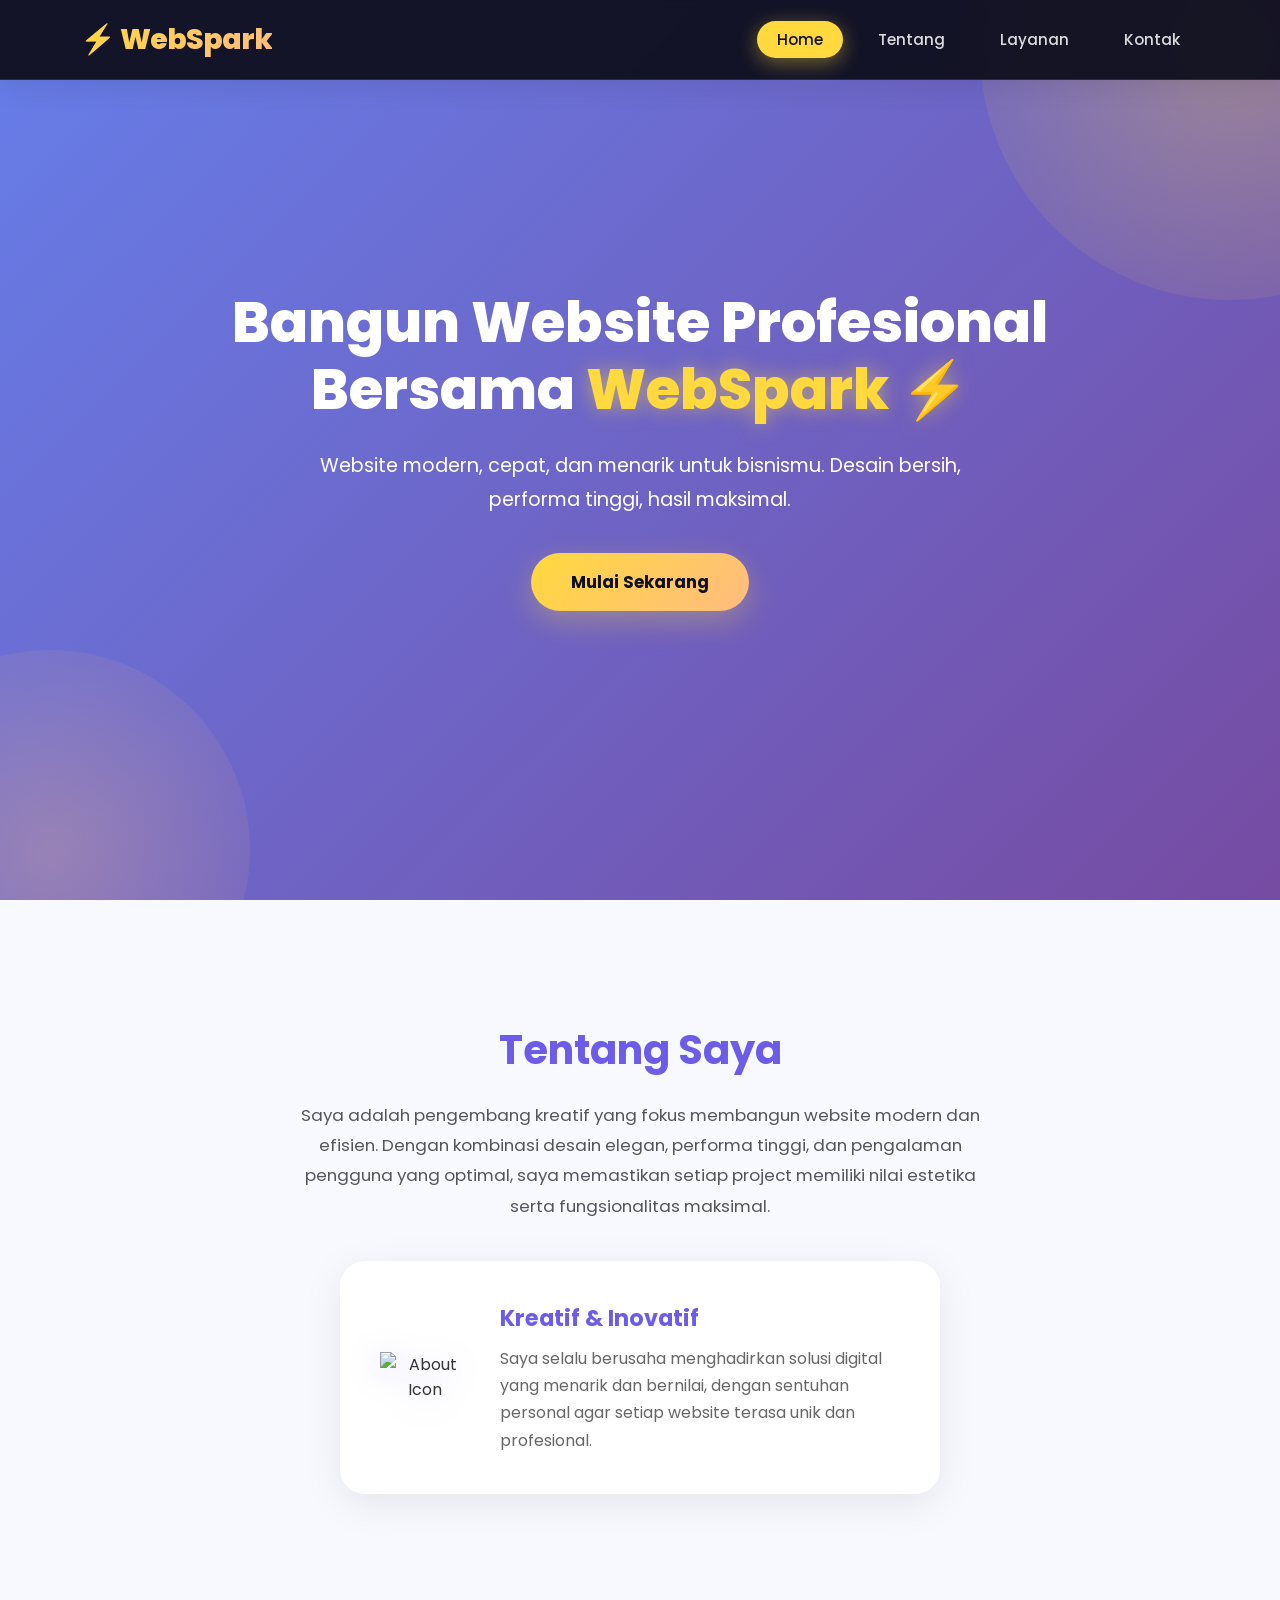
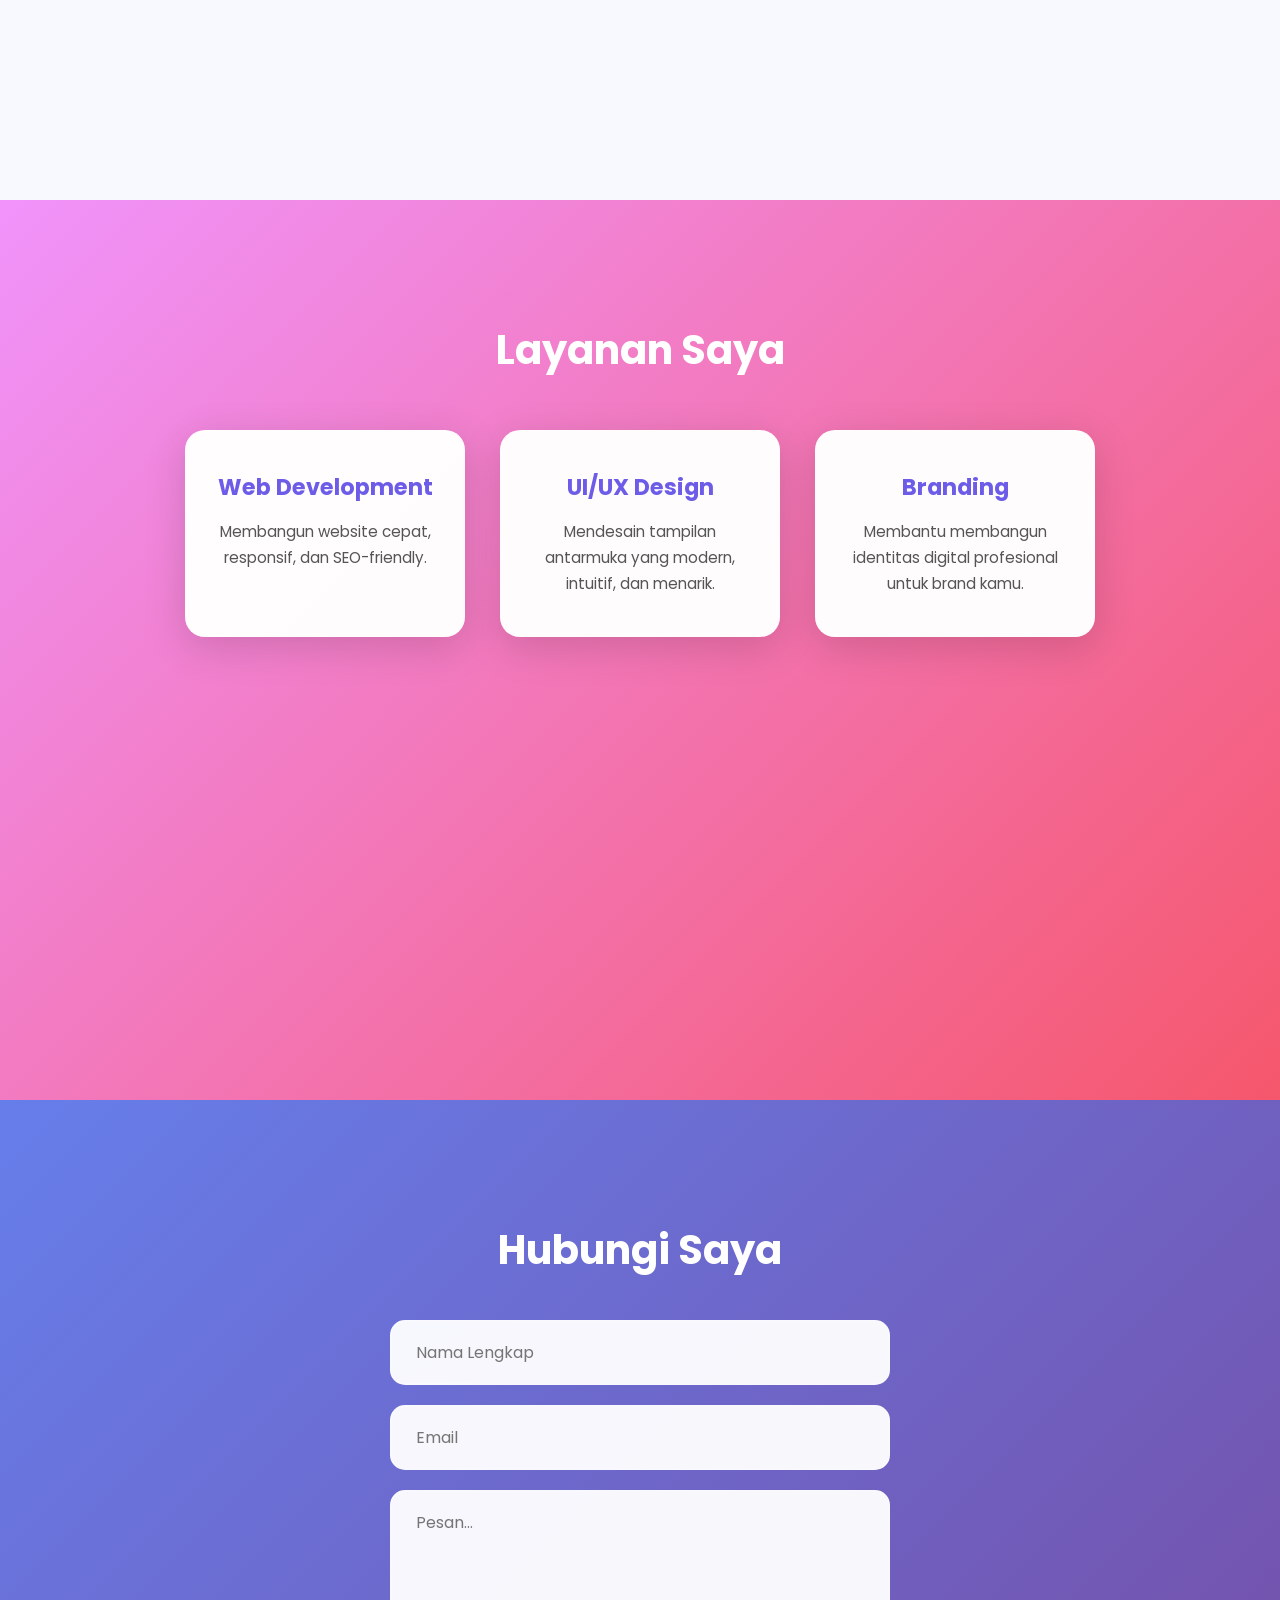
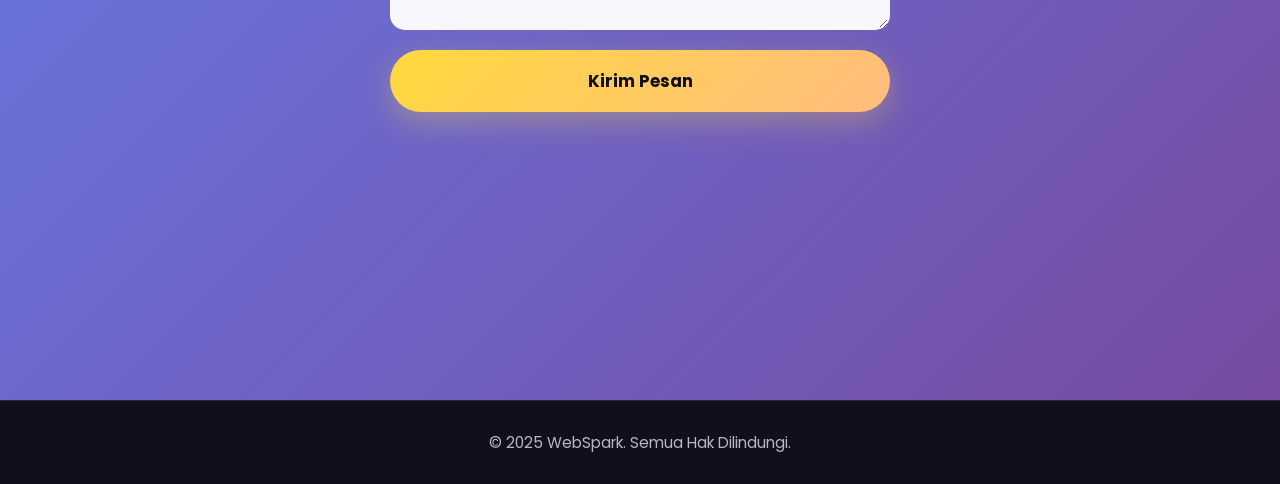
==== index.html @ b7115770 "Add files via upload" ====
<!DOCTYPE html>
<html lang="id">
<head>
  <meta charset="UTF-8" />
  <meta name="viewport" content="width=device-width, initial-scale=1.0" />
  <title>WebSpark ⚡</title>
  <style>
    @import url('https://fonts.googleapis.com/css2?family=Poppins:wght@300;400;500;600;700;800&display=swap');

    :root {
      --yellow: #FFD93D;
      --peach: #FFBC80;
      --pink: #D4A5D4;
      --blue: #6C5CE7;
      --dark: #0F0F1E;
      --light: #F8F9FF;
    }

    * {
      margin: 0;
      padding: 0;
      box-sizing: border-box;
      scroll-behavior: smooth;
      font-family: "Poppins", sans-serif;
    }

    body {
      background: var(--light);
      color: #333;
      overflow-x: hidden;
    }

    /* ===== Navbar ===== */
    .navbar {
      position: fixed;
      top: 0;
      width: 100%;
      background: rgba(15, 15, 30, 0.95);
      backdrop-filter: blur(10px);
      display: flex;
      justify-content: space-between;
      align-items: center;
      padding: 18px 80px;
      z-index: 1000;
      box-shadow: 0 4px 30px rgba(0, 0, 0, 0.1);
      border-bottom: 1px solid rgba(255, 255, 255, 0.1);
    }

    .logo {
      background: linear-gradient(135deg, var(--yellow), var(--peach));
      -webkit-background-clip: text;
      -webkit-text-fill-color: transparent;
      background-clip: text;
      font-size: 1.8rem;
      font-weight: 800;
      letter-spacing: -1px;
      animation: glow 2s ease-in-out infinite alternate;
    }

    @keyframes glow {
      from { filter: drop-shadow(0 0 5px var(--yellow)); }
      to { filter: drop-shadow(0 0 15px var(--peach)); }
    }

    .nav-links {
      list-style: none;
      display: flex;
      position: relative;
      gap: 15px;
    }

    .nav-links li {
      margin: 0;
    }

    .nav-links a {
      text-decoration: none;
      color: rgba(255, 255, 255, 0.85);
      font-weight: 500;
      padding: 8px 20px;
      position: relative;
      transition: all 0.3s ease;
      border-radius: 25px;
      font-size: 0.95rem;
    }

    .nav-links a:hover {
      color: var(--yellow);
      background: rgba(255, 217, 61, 0.1);
    }

    .nav-links a.active {
      color: var(--dark);
      background: var(--yellow);
      box-shadow: 0 5px 20px rgba(255, 217, 61, 0.4);
    }

    .nav-indicator {
      display: none;
    }

    /* ===== Sections ===== */
    .section {
      padding: 120px 10%;
      text-align: center;
      min-height: 100vh;
      position: relative;
    }

    /* ===== Hero Section ===== */
    .hero {
      background: linear-gradient(135deg, #667eea 0%, #764ba2 100%);
      color: #fff;
      display: flex;
      flex-direction: column;
      justify-content: center;
      align-items: center;
      position: relative;
      overflow: hidden;
    }

    .hero::before {
      content: '';
      position: absolute;
      width: 500px;
      height: 500px;
      background: radial-gradient(circle, rgba(255, 217, 61, 0.3), transparent);
      border-radius: 50%;
      top: -200px;
      right: -200px;
      animation: float 6s ease-in-out infinite;
    }

    .hero::after {
      content: '';
      position: absolute;
      width: 400px;
      height: 400px;
      background: radial-gradient(circle, rgba(255, 188, 128, 0.3), transparent);
      border-radius: 50%;
      bottom: -150px;
      left: -150px;
      animation: float 8s ease-in-out infinite reverse;
    }

    @keyframes float {
      0%, 100% { transform: translateY(0) scale(1); }
      50% { transform: translateY(-30px) scale(1.1); }
    }

    .hero h1 {
      font-size: 3.5rem;
      margin-bottom: 25px;
      line-height: 1.2;
      font-weight: 800;
      z-index: 1;
      animation: slideDown 1s ease;
    }

    @keyframes slideDown {
      from { opacity: 0; transform: translateY(-50px); }
      to { opacity: 1; transform: translateY(0); }
    }

    .hero span {
      color: var(--yellow);
      text-shadow: 0 0 20px rgba(255, 217, 61, 0.5);
    }

    .hero p {
      font-size: 1.2rem;
      max-width: 650px;
      z-index: 1;
      opacity: 0.95;
      line-height: 1.8;
      animation: fadeIn 1s ease 0.3s forwards;
      opacity: 0;
    }

    .cta-btn {
      background: linear-gradient(135deg, var(--yellow), var(--peach));
      border: none;
      padding: 16px 40px;
      border-radius: 50px;
      margin-top: 35px;
      font-weight: 700;
      font-size: 1.05rem;
      cursor: pointer;
      transition: all 0.3s ease;
      box-shadow: 0 10px 30px rgba(255, 217, 61, 0.3);
      z-index: 1;
      color: var(--dark);
      animation: fadeIn 1s ease 0.6s forwards;
      opacity: 0;
    }

    .cta-btn:hover {
      transform: translateY(-3px) scale(1.05);
      box-shadow: 0 15px 40px rgba(255, 217, 61, 0.5);
    }

    /* ===== About Section ===== */
    .about {
      background: var(--light);
      animation: fadeInUp 1s ease forwards;
    }

    .about h2 {
      font-size: 2.5rem;
      margin-bottom: 20px;
      color: var(--blue);
      font-weight: 700;
    }

    .about > p {
      max-width: 700px;
      margin: 0 auto 40px;
      line-height: 1.8;
      color: #555;
      font-size: 1.05rem;
    }

    .about-card {
      display: flex;
      align-items: center;
      justify-content: center;
      gap: 30px;
      margin-top: 40px;
      padding: 40px;
      background: white;
      border-radius: 25px;
      box-shadow: 0 10px 40px rgba(0, 0, 0, 0.08);
      max-width: 600px;
      margin: 40px auto 0;
      transition: all 0.3s ease;
    }

    .about-card:hover {
      transform: translateY(-5px);
      box-shadow: 0 15px 50px rgba(108, 92, 231, 0.15);
    }

    .about-card img {
      width: 100px;
      filter: drop-shadow(0 5px 15px rgba(108, 92, 231, 0.3));
    }

    .about-card div {
      text-align: left;
      max-width: 400px;
    }

    .about-card h3 {
      color: var(--blue);
      margin-bottom: 10px;
      font-size: 1.4rem;
    }

    .about-card p {
      color: #666;
      line-height: 1.7;
    }

    /* ===== Services Section ===== */
    .services {
      background: linear-gradient(135deg, #f093fb 0%, #f5576c 100%);
      color: #fff;
      animation: fadeInUp 1s ease forwards;
    }

    .services h2 {
      font-size: 2.5rem;
      margin-bottom: 50px;
      font-weight: 700;
    }

    .service-grid {
      display: flex;
      justify-content: center;
      gap: 35px;
      margin-top: 50px;
      flex-wrap: wrap;
    }

    .service-card {
      background: rgba(255, 255, 255, 0.98);
      padding: 40px 30px;
      border-radius: 20px;
      width: 280px;
      box-shadow: 0 10px 40px rgba(0, 0, 0, 0.15);
      transition: all 0.4s cubic-bezier(0.175, 0.885, 0.32, 1.275);
      position: relative;
      overflow: hidden;
    }

    .service-card::before {
      content: '';
      position: absolute;
      top: 0;
      left: 0;
      width: 100%;
      height: 5px;
      background: linear-gradient(90deg, var(--yellow), var(--peach));
      transform: scaleX(0);
      transition: transform 0.3s ease;
    }

    .service-card:hover::before {
      transform: scaleX(1);
    }

    .service-card:hover {
      transform: translateY(-15px) scale(1.03);
      box-shadow: 0 20px 60px rgba(0, 0, 0, 0.25);
    }

    .service-card h3 {
      color: var(--blue);
      margin-bottom: 15px;
      font-size: 1.4rem;
      font-weight: 700;
    }

    .service-card p {
      color: #555;
      line-height: 1.7;
      font-size: 0.95rem;
    }

    /* ===== Contact Section ===== */
    .contact {
      background: linear-gradient(135deg, #667eea 0%, #764ba2 100%);
      color: #fff;
      animation: fadeInUp 1s ease forwards;
    }

    .contact h2 {
      font-size: 2.5rem;
      margin-bottom: 30px;
      font-weight: 700;
    }

    .contact-form {
      display: flex;
      flex-direction: column;
      max-width: 500px;
      margin: 40px auto;
      gap: 20px;
    }

    .contact-form input,
    .contact-form textarea {
      padding: 18px 24px;
      border: 2px solid rgba(255, 255, 255, 0.2);
      border-radius: 15px;
      outline: none;
      font-size: 1rem;
      background: rgba(255, 255, 255, 0.95);
      transition: all 0.3s ease;
      color: #333;
    }

    .contact-form input:focus,
    .contact-form textarea:focus {
      border-color: var(--yellow);
      box-shadow: 0 5px 20px rgba(255, 217, 61, 0.3);
      transform: translateY(-2px);
    }

    .contact-form button {
      background: linear-gradient(135deg, var(--yellow), var(--peach));
      border: none;
      padding: 18px;
      border-radius: 50px;
      font-weight: 700;
      font-size: 1.05rem;
      cursor: pointer;
      transition: all 0.3s ease;
      color: var(--dark);
      box-shadow: 0 10px 30px rgba(255, 217, 61, 0.3);
    }

    .contact-form button:hover {
      transform: translateY(-3px);
      box-shadow: 0 15px 40px rgba(255, 217, 61, 0.5);
    }

    /* ===== Footer ===== */
    footer {
      background: var(--dark);
      color: rgba(255, 255, 255, 0.7);
      padding: 30px;
      text-align: center;
      font-size: 0.95rem;
      border-top: 1px solid rgba(255, 255, 255, 0.1);
    }

    /* ===== Animations ===== */
    @keyframes fadeIn {
      from { opacity: 0; transform: translateY(20px); }
      to { opacity: 1; transform: translateY(0); }
    }

    @keyframes fadeInUp {
      from { opacity: 0; transform: translateY(60px); }
      to { opacity: 1; transform: translateY(0); }
    }

    /* ===== Responsive ===== */
    @media (max-width: 768px) {
      .navbar {
        padding: 15px 30px;
      }

      .hero h1 {
        font-size: 2.2rem;
      }

      .section {
        padding: 100px 5%;
      }

      .service-grid {
        gap: 20px;
      }
    }
  </style>
</head>
<body>
  <header>
    <nav class="navbar">
      <div class="logo">⚡ WebSpark</div>
      <ul class="nav-links">
        <li><a href="#home" class="active">Home</a></li>
        <li><a href="#about">Tentang</a></li>
        <li><a href="#services">Layanan</a></li>
        <li><a href="#contact">Kontak</a></li>
      </ul>
    </nav>
  </header>

  <section id="home" class="section hero">
    <h1>Bangun Website Profesional Bersama <span>WebSpark ⚡</span></h1>
    <p>Website modern, cepat, dan menarik untuk bisnismu. Desain bersih, performa tinggi, hasil maksimal.</p>
    <button class="cta-btn">Mulai Sekarang</button>
  </section>

  <section id="about" class="section about">
    <h2>Tentang Saya</h2>
    <p> Saya adalah pengembang kreatif yang fokus membangun website modern dan efisien.
    Dengan kombinasi desain elegan, performa tinggi, dan pengalaman pengguna yang optimal,
    saya memastikan setiap project memiliki nilai estetika serta fungsionalitas maksimal.</p>
    <div class="about-card">
      <img src="https://cdn-icons-png.flaticon.com/512/1055/1055646.png" alt="About Icon">
      <div>
        <h3>Kreatif & Inovatif</h3>
        <p>Saya selalu berusaha menghadirkan solusi digital yang menarik dan bernilai,
        dengan sentuhan personal agar setiap website terasa unik dan profesional.</p>
      </div>
    </div>
  </section>

  <section id="services" class="section services">
    <h2>Layanan Saya</h2>
    <div class="service-grid">
      <div class="service-card">
        <h3>Web Development</h3>
        <p>Membangun website cepat, responsif, dan SEO-friendly.</p>
      </div>
      <div class="service-card">
        <h3>UI/UX Design</h3>
        <p>Mendesain tampilan antarmuka yang modern, intuitif, dan menarik.</p>
      </div>
      <div class="service-card">
        <h3>Branding</h3>
        <p>Membantu membangun identitas digital profesional untuk brand kamu.</p>
      </div>
    </div>
  </section>

  <section id="contact" class="section contact">
    <h2>Hubungi Saya</h2>
    <form class="contact-form">
      <input type="text" placeholder="Nama Lengkap" required>
      <input type="email" placeholder="Email" required>
      <textarea placeholder="Pesan..." rows="4" required></textarea>
      <button type="submit">Kirim Pesan</button>
    </form>
  </section>

  <footer>
    <p>© 2025 WebSpark. Semua Hak Dilindungi.</p>
  </footer>

  <script>
    const navLinks = document.querySelectorAll(".nav-links a");

    navLinks.forEach(link => {
      link.addEventListener("click", e => {
        e.preventDefault();
        navLinks.forEach(l => l.classList.remove("active"));
        e.target.classList.add("active");
        
        const targetId = e.target.getAttribute("href");
        document.querySelector(targetId).scrollIntoView({ behavior: "smooth" });
      });
    });

    // Smooth scroll observer
    const sections = document.querySelectorAll('.section');
    const observerOptions = {
      threshold: 0.3
    };

    const observer = new IntersectionObserver((entries) => {
      entries.forEach(entry => {
        if (entry.isIntersecting) {
          const id = entry.target.getAttribute('id');
          navLinks.forEach(link => {
            link.classList.remove('active');
            if (link.getAttribute('href') === `#${id}`) {
              link.classList.add('active');
            }
          });
        }
      });
    }, observerOptions);

    sections.forEach(section => observer.observe(section));
  </script>
</body>
</html>
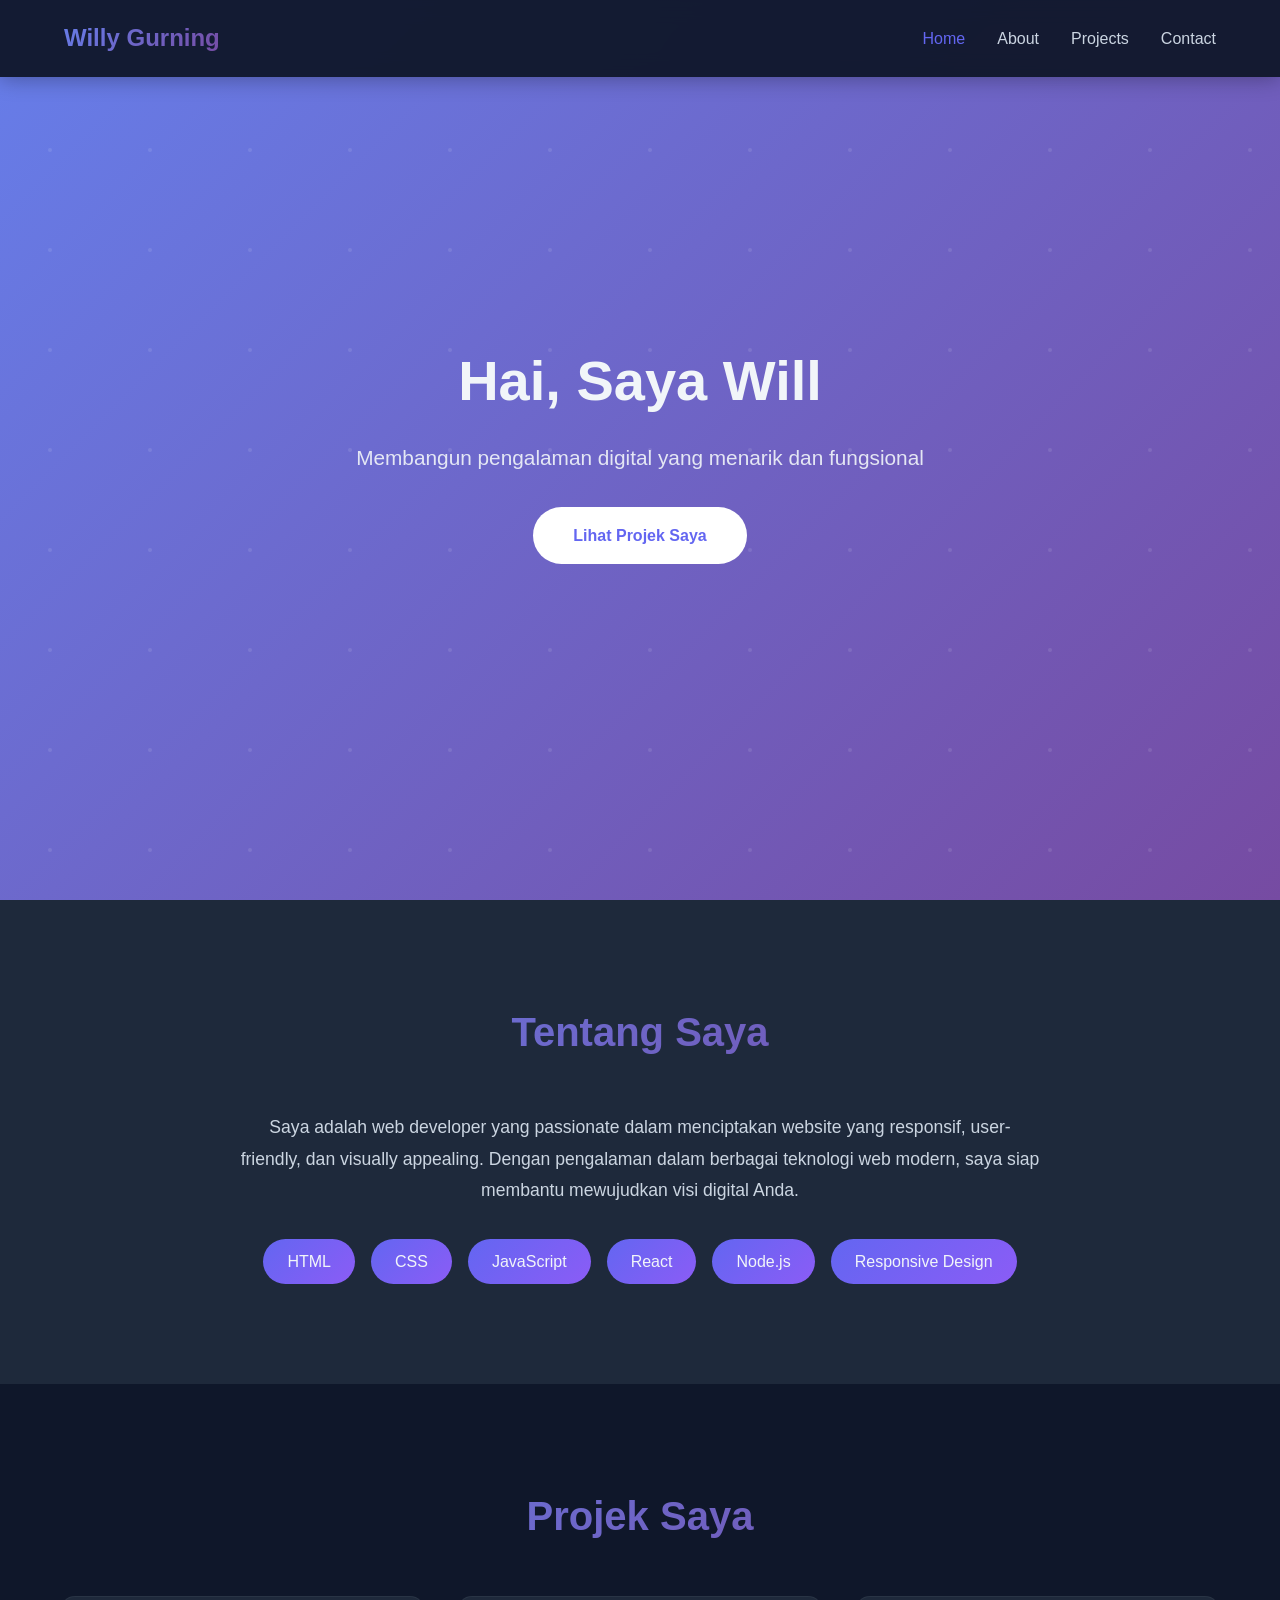
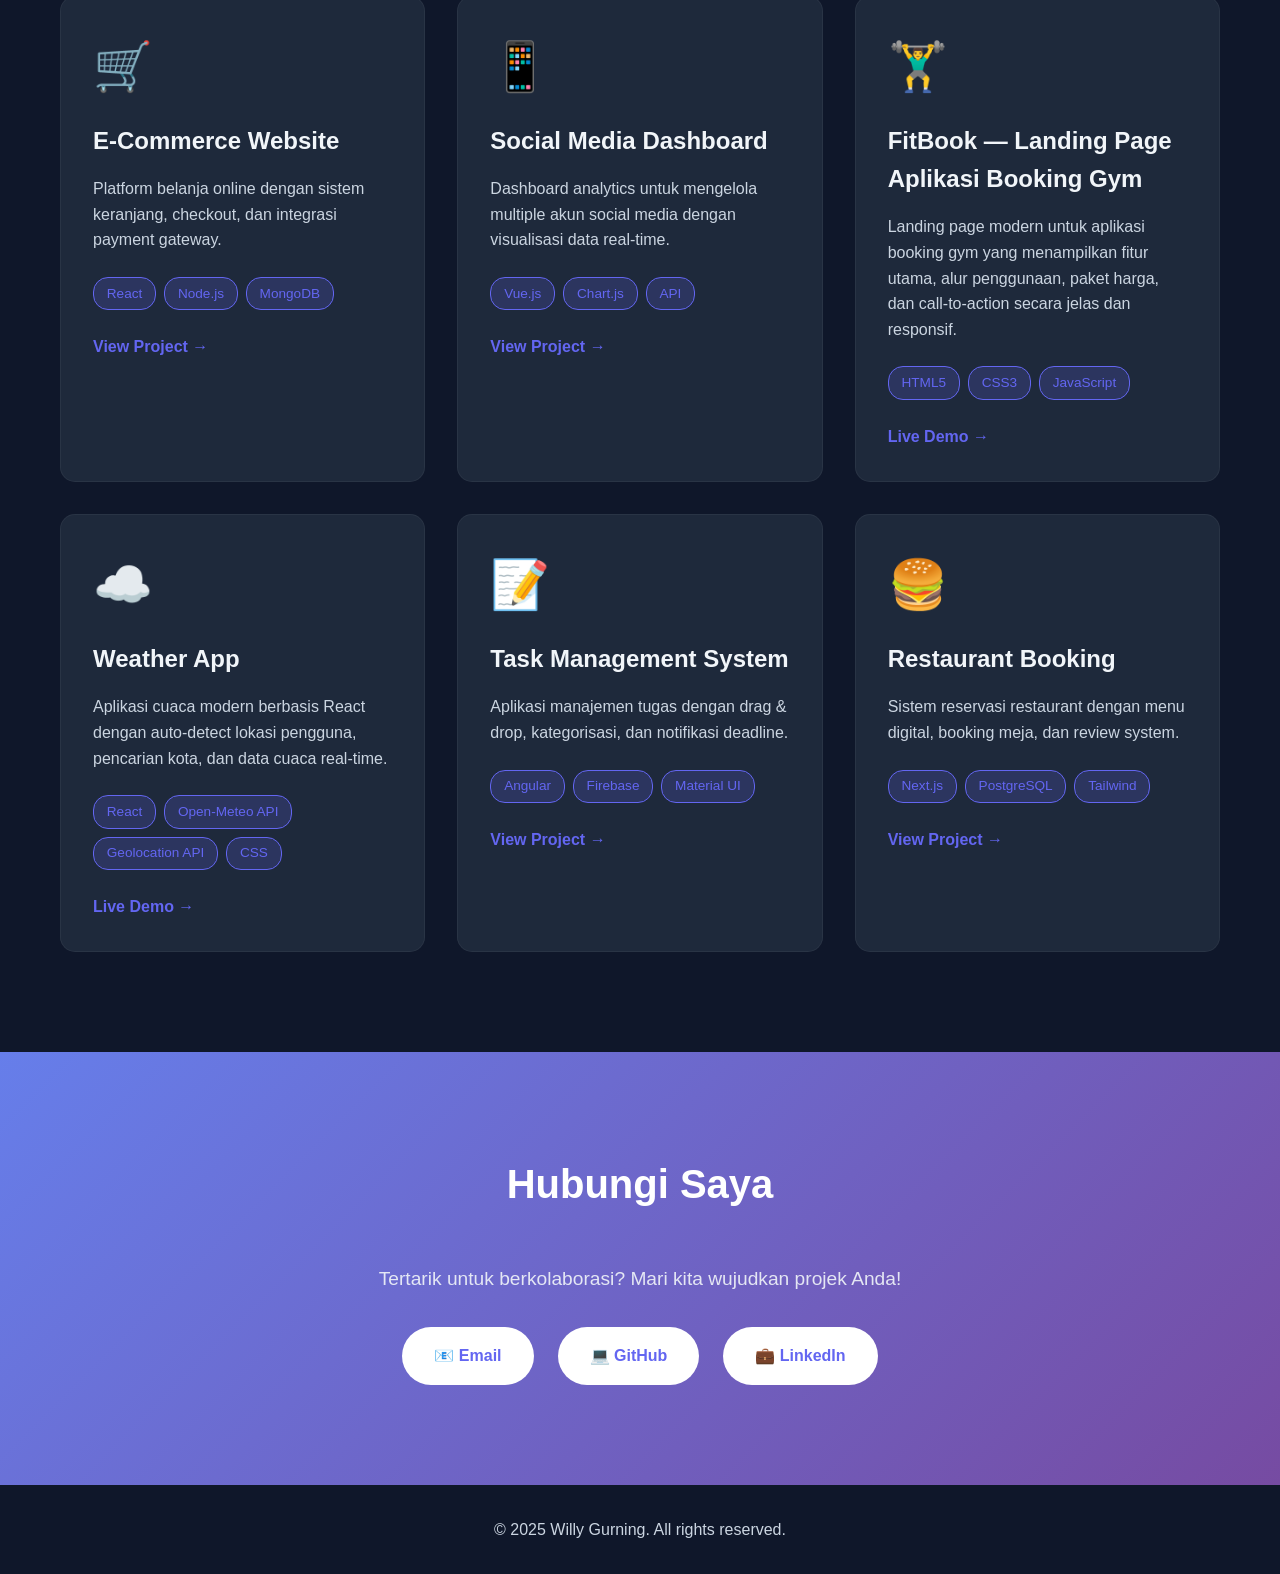
==== commit a15d2694: "init: personal web portfolio" ====
--- a/index.html
+++ b/index.html
@@ -1,532 +1,232 @@
-<!DOCTYPE html>
-<html lang="id">
-<head>
-  <meta charset="UTF-8" />
-  <meta name="viewport" content="width=device-width, initial-scale=1.0" />
-  <title>WebSpark ⚡</title>
-  <style>
-    @import url('https://fonts.googleapis.com/css2?family=Poppins:wght@300;400;500;600;700;800&display=swap');
-
-    :root {
-      --yellow: #FFD93D;
-      --peach: #FFBC80;
-      --pink: #D4A5D4;
-      --blue: #6C5CE7;
-      --dark: #0F0F1E;
-      --light: #F8F9FF;
-    }
-
-    * {
-      margin: 0;
-      padding: 0;
-      box-sizing: border-box;
-      scroll-behavior: smooth;
-      font-family: "Poppins", sans-serif;
-    }
-
-    body {
-      background: var(--light);
-      color: #333;
-      overflow-x: hidden;
-    }
-
-    /* ===== Navbar ===== */
-    .navbar {
-      position: fixed;
-      top: 0;
-      width: 100%;
-      background: rgba(15, 15, 30, 0.95);
-      backdrop-filter: blur(10px);
-      display: flex;
-      justify-content: space-between;
-      align-items: center;
-      padding: 18px 80px;
-      z-index: 1000;
-      box-shadow: 0 4px 30px rgba(0, 0, 0, 0.1);
-      border-bottom: 1px solid rgba(255, 255, 255, 0.1);
-    }
-
-    .logo {
-      background: linear-gradient(135deg, var(--yellow), var(--peach));
-      -webkit-background-clip: text;
-      -webkit-text-fill-color: transparent;
-      background-clip: text;
-      font-size: 1.8rem;
-      font-weight: 800;
-      letter-spacing: -1px;
-      animation: glow 2s ease-in-out infinite alternate;
-    }
-
-    @keyframes glow {
-      from { filter: drop-shadow(0 0 5px var(--yellow)); }
-      to { filter: drop-shadow(0 0 15px var(--peach)); }
-    }
-
-    .nav-links {
-      list-style: none;
-      display: flex;
-      position: relative;
-      gap: 15px;
-    }
-
-    .nav-links li {
-      margin: 0;
-    }
-
-    .nav-links a {
-      text-decoration: none;
-      color: rgba(255, 255, 255, 0.85);
-      font-weight: 500;
-      padding: 8px 20px;
-      position: relative;
-      transition: all 0.3s ease;
-      border-radius: 25px;
-      font-size: 0.95rem;
-    }
-
-    .nav-links a:hover {
-      color: var(--yellow);
-      background: rgba(255, 217, 61, 0.1);
-    }
-
-    .nav-links a.active {
-      color: var(--dark);
-      background: var(--yellow);
-      box-shadow: 0 5px 20px rgba(255, 217, 61, 0.4);
-    }
-
-    .nav-indicator {
-      display: none;
-    }
-
-    /* ===== Sections ===== */
-    .section {
-      padding: 120px 10%;
-      text-align: center;
-      min-height: 100vh;
-      position: relative;
-    }
-
-    /* ===== Hero Section ===== */
-    .hero {
-      background: linear-gradient(135deg, #667eea 0%, #764ba2 100%);
-      color: #fff;
-      display: flex;
-      flex-direction: column;
-      justify-content: center;
-      align-items: center;
-      position: relative;
-      overflow: hidden;
-    }
-
-    .hero::before {
-      content: '';
-      position: absolute;
-      width: 500px;
-      height: 500px;
-      background: radial-gradient(circle, rgba(255, 217, 61, 0.3), transparent);
-      border-radius: 50%;
-      top: -200px;
-      right: -200px;
-      animation: float 6s ease-in-out infinite;
-    }
-
-    .hero::after {
-      content: '';
-      position: absolute;
-      width: 400px;
-      height: 400px;
-      background: radial-gradient(circle, rgba(255, 188, 128, 0.3), transparent);
-      border-radius: 50%;
-      bottom: -150px;
-      left: -150px;
-      animation: float 8s ease-in-out infinite reverse;
-    }
-
-    @keyframes float {
-      0%, 100% { transform: translateY(0) scale(1); }
-      50% { transform: translateY(-30px) scale(1.1); }
-    }
-
-    .hero h1 {
-      font-size: 3.5rem;
-      margin-bottom: 25px;
-      line-height: 1.2;
-      font-weight: 800;
-      z-index: 1;
-      animation: slideDown 1s ease;
-    }
-
-    @keyframes slideDown {
-      from { opacity: 0; transform: translateY(-50px); }
-      to { opacity: 1; transform: translateY(0); }
-    }
-
-    .hero span {
-      color: var(--yellow);
-      text-shadow: 0 0 20px rgba(255, 217, 61, 0.5);
-    }
-
-    .hero p {
-      font-size: 1.2rem;
-      max-width: 650px;
-      z-index: 1;
-      opacity: 0.95;
-      line-height: 1.8;
-      animation: fadeIn 1s ease 0.3s forwards;
-      opacity: 0;
-    }
-
-    .cta-btn {
-      background: linear-gradient(135deg, var(--yellow), var(--peach));
-      border: none;
-      padding: 16px 40px;
-      border-radius: 50px;
-      margin-top: 35px;
-      font-weight: 700;
-      font-size: 1.05rem;
-      cursor: pointer;
-      transition: all 0.3s ease;
-      box-shadow: 0 10px 30px rgba(255, 217, 61, 0.3);
-      z-index: 1;
-      color: var(--dark);
-      animation: fadeIn 1s ease 0.6s forwards;
-      opacity: 0;
-    }
-
-    .cta-btn:hover {
-      transform: translateY(-3px) scale(1.05);
-      box-shadow: 0 15px 40px rgba(255, 217, 61, 0.5);
-    }
-
-    /* ===== About Section ===== */
-    .about {
-      background: var(--light);
-      animation: fadeInUp 1s ease forwards;
-    }
-
-    .about h2 {
-      font-size: 2.5rem;
-      margin-bottom: 20px;
-      color: var(--blue);
-      font-weight: 700;
-    }
-
-    .about > p {
-      max-width: 700px;
-      margin: 0 auto 40px;
-      line-height: 1.8;
-      color: #555;
-      font-size: 1.05rem;
-    }
-
-    .about-card {
-      display: flex;
-      align-items: center;
-      justify-content: center;
-      gap: 30px;
-      margin-top: 40px;
-      padding: 40px;
-      background: white;
-      border-radius: 25px;
-      box-shadow: 0 10px 40px rgba(0, 0, 0, 0.08);
-      max-width: 600px;
-      margin: 40px auto 0;
-      transition: all 0.3s ease;
-    }
-
-    .about-card:hover {
-      transform: translateY(-5px);
-      box-shadow: 0 15px 50px rgba(108, 92, 231, 0.15);
-    }
-
-    .about-card img {
-      width: 100px;
-      filter: drop-shadow(0 5px 15px rgba(108, 92, 231, 0.3));
-    }
-
-    .about-card div {
-      text-align: left;
-      max-width: 400px;
-    }
-
-    .about-card h3 {
-      color: var(--blue);
-      margin-bottom: 10px;
-      font-size: 1.4rem;
-    }
-
-    .about-card p {
-      color: #666;
-      line-height: 1.7;
-    }
-
-    /* ===== Services Section ===== */
-    .services {
-      background: linear-gradient(135deg, #f093fb 0%, #f5576c 100%);
-      color: #fff;
-      animation: fadeInUp 1s ease forwards;
-    }
-
-    .services h2 {
-      font-size: 2.5rem;
-      margin-bottom: 50px;
-      font-weight: 700;
-    }
-
-    .service-grid {
-      display: flex;
-      justify-content: center;
-      gap: 35px;
-      margin-top: 50px;
-      flex-wrap: wrap;
-    }
-
-    .service-card {
-      background: rgba(255, 255, 255, 0.98);
-      padding: 40px 30px;
-      border-radius: 20px;
-      width: 280px;
-      box-shadow: 0 10px 40px rgba(0, 0, 0, 0.15);
-      transition: all 0.4s cubic-bezier(0.175, 0.885, 0.32, 1.275);
-      position: relative;
-      overflow: hidden;
-    }
-
-    .service-card::before {
-      content: '';
-      position: absolute;
-      top: 0;
-      left: 0;
-      width: 100%;
-      height: 5px;
-      background: linear-gradient(90deg, var(--yellow), var(--peach));
-      transform: scaleX(0);
-      transition: transform 0.3s ease;
-    }
-
-    .service-card:hover::before {
-      transform: scaleX(1);
-    }
-
-    .service-card:hover {
-      transform: translateY(-15px) scale(1.03);
-      box-shadow: 0 20px 60px rgba(0, 0, 0, 0.25);
-    }
-
-    .service-card h3 {
-      color: var(--blue);
-      margin-bottom: 15px;
-      font-size: 1.4rem;
-      font-weight: 700;
-    }
-
-    .service-card p {
-      color: #555;
-      line-height: 1.7;
-      font-size: 0.95rem;
-    }
-
-    /* ===== Contact Section ===== */
-    .contact {
-      background: linear-gradient(135deg, #667eea 0%, #764ba2 100%);
-      color: #fff;
-      animation: fadeInUp 1s ease forwards;
-    }
-
-    .contact h2 {
-      font-size: 2.5rem;
-      margin-bottom: 30px;
-      font-weight: 700;
-    }
-
-    .contact-form {
-      display: flex;
-      flex-direction: column;
-      max-width: 500px;
-      margin: 40px auto;
-      gap: 20px;
-    }
-
-    .contact-form input,
-    .contact-form textarea {
-      padding: 18px 24px;
-      border: 2px solid rgba(255, 255, 255, 0.2);
-      border-radius: 15px;
-      outline: none;
-      font-size: 1rem;
-      background: rgba(255, 255, 255, 0.95);
-      transition: all 0.3s ease;
-      color: #333;
-    }
-
-    .contact-form input:focus,
-    .contact-form textarea:focus {
-      border-color: var(--yellow);
-      box-shadow: 0 5px 20px rgba(255, 217, 61, 0.3);
-      transform: translateY(-2px);
-    }
-
-    .contact-form button {
-      background: linear-gradient(135deg, var(--yellow), var(--peach));
-      border: none;
-      padding: 18px;
-      border-radius: 50px;
-      font-weight: 700;
-      font-size: 1.05rem;
-      cursor: pointer;
-      transition: all 0.3s ease;
-      color: var(--dark);
-      box-shadow: 0 10px 30px rgba(255, 217, 61, 0.3);
-    }
-
-    .contact-form button:hover {
-      transform: translateY(-3px);
-      box-shadow: 0 15px 40px rgba(255, 217, 61, 0.5);
-    }
-
-    /* ===== Footer ===== */
-    footer {
-      background: var(--dark);
-      color: rgba(255, 255, 255, 0.7);
-      padding: 30px;
-      text-align: center;
-      font-size: 0.95rem;
-      border-top: 1px solid rgba(255, 255, 255, 0.1);
-    }
-
-    /* ===== Animations ===== */
-    @keyframes fadeIn {
-      from { opacity: 0; transform: translateY(20px); }
-      to { opacity: 1; transform: translateY(0); }
-    }
-
-    @keyframes fadeInUp {
-      from { opacity: 0; transform: translateY(60px); }
-      to { opacity: 1; transform: translateY(0); }
-    }
-
-    /* ===== Responsive ===== */
-    @media (max-width: 768px) {
-      .navbar {
-        padding: 15px 30px;
-      }
-
-      .hero h1 {
-        font-size: 2.2rem;
-      }
-
-      .section {
-        padding: 100px 5%;
-      }
-
-      .service-grid {
-        gap: 20px;
-      }
-    }
-  </style>
-</head>
-<body>
-  <header>
-    <nav class="navbar">
-      <div class="logo">⚡ WebSpark</div>
-      <ul class="nav-links">
-        <li><a href="#home" class="active">Home</a></li>
-        <li><a href="#about">Tentang</a></li>
-        <li><a href="#services">Layanan</a></li>
-        <li><a href="#contact">Kontak</a></li>
-      </ul>
-    </nav>
-  </header>
-
-  <section id="home" class="section hero">
-    <h1>Bangun Website Profesional Bersama <span>WebSpark ⚡</span></h1>
-    <p>Website modern, cepat, dan menarik untuk bisnismu. Desain bersih, performa tinggi, hasil maksimal.</p>
-    <button class="cta-btn">Mulai Sekarang</button>
-  </section>
-
-  <section id="about" class="section about">
-    <h2>Tentang Saya</h2>
-    <p> Saya adalah pengembang kreatif yang fokus membangun website modern dan efisien.
-    Dengan kombinasi desain elegan, performa tinggi, dan pengalaman pengguna yang optimal,
-    saya memastikan setiap project memiliki nilai estetika serta fungsionalitas maksimal.</p>
-    <div class="about-card">
-      <img src="https://cdn-icons-png.flaticon.com/512/1055/1055646.png" alt="About Icon">
-      <div>
-        <h3>Kreatif & Inovatif</h3>
-        <p>Saya selalu berusaha menghadirkan solusi digital yang menarik dan bernilai,
-        dengan sentuhan personal agar setiap website terasa unik dan profesional.</p>
-      </div>
-    </div>
-  </section>
-
-  <section id="services" class="section services">
-    <h2>Layanan Saya</h2>
-    <div class="service-grid">
-      <div class="service-card">
-        <h3>Web Development</h3>
-        <p>Membangun website cepat, responsif, dan SEO-friendly.</p>
-      </div>
-      <div class="service-card">
-        <h3>UI/UX Design</h3>
-        <p>Mendesain tampilan antarmuka yang modern, intuitif, dan menarik.</p>
-      </div>
-      <div class="service-card">
-        <h3>Branding</h3>
-        <p>Membantu membangun identitas digital profesional untuk brand kamu.</p>
-      </div>
-    </div>
-  </section>
-
-  <section id="contact" class="section contact">
-    <h2>Hubungi Saya</h2>
-    <form class="contact-form">
-      <input type="text" placeholder="Nama Lengkap" required>
-      <input type="email" placeholder="Email" required>
-      <textarea placeholder="Pesan..." rows="4" required></textarea>
-      <button type="submit">Kirim Pesan</button>
-    </form>
-  </section>
-
-  <footer>
-    <p>© 2025 WebSpark. Semua Hak Dilindungi.</p>
-  </footer>
-
-  <script>
-    const navLinks = document.querySelectorAll(".nav-links a");
-
-    navLinks.forEach(link => {
-      link.addEventListener("click", e => {
-        e.preventDefault();
-        navLinks.forEach(l => l.classList.remove("active"));
-        e.target.classList.add("active");
-        
-        const targetId = e.target.getAttribute("href");
-        document.querySelector(targetId).scrollIntoView({ behavior: "smooth" });
-      });
-    });
-
-    // Smooth scroll observer
-    const sections = document.querySelectorAll('.section');
-    const observerOptions = {
-      threshold: 0.3
-    };
-
-    const observer = new IntersectionObserver((entries) => {
-      entries.forEach(entry => {
-        if (entry.isIntersecting) {
-          const id = entry.target.getAttribute('id');
-          navLinks.forEach(link => {
-            link.classList.remove('active');
-            if (link.getAttribute('href') === `#${id}`) {
-              link.classList.add('active');
-            }
-          });
-        }
-      });
-    }, observerOptions);
-
-    sections.forEach(section => observer.observe(section));
-  </script>
-</body>
-</html>+<!DOCTYPE html>
+<html lang="id">
+  <head>
+    <meta charset="UTF-8" />
+    <meta name="viewport" content="width=device-width, initial-scale=1.0" />
+    <title>Willy Gurning - Junior Web Developer</title>
+    <link rel="stylesheet" href="assets/css/style.css" />
+  </head>
+  <body>
+    <!-- Header Section -->
+    <header>
+      <nav>
+        <div class="logo">Willy Gurning</div>
+        <ul class="nav-links">
+          <li><a href="#home">Home</a></li>
+          <li><a href="#about">About</a></li>
+          <li><a href="#projects">Projects</a></li>
+          <li><a href="#contact">Contact</a></li>
+        </ul>
+        <div class="burger">
+          <div class="line1"></div>
+          <div class="line2"></div>
+          <div class="line3"></div>
+        </div>
+      </nav>
+    </header>
+
+    <!-- Hero Section -->
+    <section id="home" class="hero">
+      <div class="hero-content">
+        <h1 class="hero-title">Hai, Saya Willy Gurning</h1>
+        <p class="hero-subtitle">
+          Membangun pengalaman digital yang menarik dan fungsional
+        </p>
+        <a href="#projects" class="cta-button">Lihat Projek Saya</a>
+      </div>
+    </section>
+
+    <!-- About Section -->
+    <section id="about" class="about">
+      <div class="container">
+        <h2 class="section-title">Tentang Saya</h2>
+        <p class="about-text">
+          Saya adalah web developer yang passionate dalam menciptakan website
+          yang responsif, user-friendly, dan visually appealing. Dengan
+          pengalaman dalam berbagai teknologi web modern, saya siap membantu
+          mewujudkan visi digital Anda.
+        </p>
+        <div class="skills">
+          <span class="skill-tag">HTML</span>
+          <span class="skill-tag">CSS</span>
+          <span class="skill-tag">JavaScript</span>
+          <span class="skill-tag">React</span>
+          <span class="skill-tag">Node.js</span>
+          <span class="skill-tag">Responsive Design</span>
+        </div>
+      </div>
+    </section>
+
+    <!-- Projects Section -->
+    <section id="projects" class="projects">
+      <div class="container">
+        <h2 class="section-title">Projek Saya</h2>
+        <div class="projects-grid" id="projectsGrid">
+          <!-- 
+                    CARA MENAMBAH PROJEK BARU:
+                    1. Copy seluruh div dengan class "project-card" di bawah ini
+                    2. Paste di bawah card terakhir (sebelum penutup div "projects-grid")
+                    3. Ubah konten di dalam:
+                       - class "project-icon": ganti emoji/icon sesuai jenis projek
+                       - <h3>: ganti dengan judul projek Anda
+                       - <p class="project-desc">: tulis deskripsi singkat projek
+                       - <span class="tech-tag">: ubah teknologi yang digunakan
+                       - href di tombol "View Project": ganti dengan link projek Anda
+                    4. Simpan file HTML
+                -->
+
+          <!-- Project Card 1 - CONTOH -->
+          <div class="project-card">
+            <div class="project-icon">🛒</div>
+            <h3>E-Commerce Website</h3>
+            <p class="project-desc">
+              Platform belanja online dengan sistem keranjang, checkout, dan
+              integrasi payment gateway.
+            </p>
+            <div class="tech-stack">
+              <span class="tech-tag">React</span>
+              <span class="tech-tag">Node.js</span>
+              <span class="tech-tag">MongoDB</span>
+            </div>
+            <a href="#" class="project-link">View Project →</a>
+          </div>
+
+          <!-- Project Card 2 - CONTOH -->
+          <div class="project-card">
+            <div class="project-icon">📱</div>
+            <h3>Social Media Dashboard</h3>
+            <p class="project-desc">
+              Dashboard analytics untuk mengelola multiple akun social media
+              dengan visualisasi data real-time.
+            </p>
+            <div class="tech-stack">
+              <span class="tech-tag">Vue.js</span>
+              <span class="tech-tag">Chart.js</span>
+              <span class="tech-tag">API</span>
+            </div>
+            <a href="#" class="project-link">View Project →</a>
+          </div>
+
+          <!-- Project Card 3 - CONTOH -->
+          <div class="project-card">
+            <div class="project-icon">🏋️‍♂️</div>
+            <h3>FitBook — Landing Page Aplikasi Booking Gym</h3>
+            <p class="project-desc">
+              Landing page modern untuk aplikasi booking gym yang menampilkan
+              fitur utama, alur penggunaan, paket harga, dan call-to-action
+              secara jelas dan responsif.
+            </p>
+            <div class="tech-stack">
+              <span class="tech-tag">HTML5</span>
+              <span class="tech-tag">CSS3</span>
+              <span class="tech-tag">JavaScript</span>
+            </div>
+            <a
+              href="https://willygrning.github.io/fitbook-gym-booking-landing/"
+              class="project-link"
+              target="_blank"
+              rel="noopener noreferrer"
+            >
+              Live Demo →
+            </a>
+          </div>
+
+          <!-- Project Card 4 - CONTOH -->
+          <div class="project-card">
+            <div class="project-icon">☁️</div>
+            <h3>Weather App</h3>
+            <p class="project-desc">
+              Aplikasi cuaca modern berbasis React dengan auto-detect lokasi
+              pengguna, pencarian kota, dan data cuaca real-time.
+            </p>
+            <div class="tech-stack">
+              <span class="tech-tag">React</span>
+              <span class="tech-tag">Open-Meteo API</span>
+              <span class="tech-tag">Geolocation API</span>
+              <span class="tech-tag">CSS</span>
+            </div>
+            <a
+              href="https://willygrning.github.io/weather-app-react/"
+              class="project-link"
+              target="_blank"
+              rel="noopener noreferrer"
+            >
+              Live Demo →
+            </a>
+          </div>
+
+          <!-- Project Card 5 - CONTOH -->
+          <div class="project-card">
+            <div class="project-icon">📝</div>
+            <h3>Task Management System</h3>
+            <p class="project-desc">
+              Aplikasi manajemen tugas dengan drag & drop, kategorisasi, dan
+              notifikasi deadline.
+            </p>
+            <div class="tech-stack">
+              <span class="tech-tag">Angular</span>
+              <span class="tech-tag">Firebase</span>
+              <span class="tech-tag">Material UI</span>
+            </div>
+            <a href="#" class="project-link">View Project →</a>
+          </div>
+
+          <!-- Project Card 6 - CONTOH -->
+          <div class="project-card">
+            <div class="project-icon">🍔</div>
+            <h3>Restaurant Booking</h3>
+            <p class="project-desc">
+              Sistem reservasi restaurant dengan menu digital, booking meja, dan
+              review system.
+            </p>
+            <div class="tech-stack">
+              <span class="tech-tag">Next.js</span>
+              <span class="tech-tag">PostgreSQL</span>
+              <span class="tech-tag">Tailwind</span>
+            </div>
+            <a href="#" class="project-link">View Project →</a>
+          </div>
+
+          <!-- 
+                    TAMBAHKAN PROJECT CARD BARU DI SINI
+                    Gunakan template di atas sebagai contoh!
+                -->
+        </div>
+      </div>
+    </section>
+
+    <!-- Contact Section -->
+    <section id="contact" class="contact">
+      <div class="container">
+        <h2 class="section-title">Hubungi Saya</h2>
+        <p class="contact-text">
+          Tertarik untuk berkolaborasi? Mari kita wujudkan projek Anda!
+        </p>
+        <div class="contact-links">
+          <a href="mailto:willygurning14@gmail.com" class="contact-btn"
+            >📧 Email</a
+          >
+          <a
+            href="https://github.com/WillyGrning"
+            class="contact-btn"
+            target="_blank"
+            >💻 GitHub</a
+          >
+          <a
+            href="https://www.linkedin.com/in/willy-gurning-233548389/"
+            class="contact-btn"
+            target="_blank"
+            >💼 LinkedIn</a
+          >
+        </div>
+      </div>
+    </section>
+
+    <!-- Footer -->
+    <footer>
+      <p>&copy; 2025 Willy Gurning. All rights reserved.</p>
+    </footer>
+
+    <script src="assets/js/main.js"></script>
+  </body>
+</html>
--- a/assets/css/style.css
+++ b/assets/css/style.css
@@ -0,0 +1,421 @@
+/* ========================================
+   GLOBAL STYLES
+   ======================================== */
+* {
+    margin: 0;
+    padding: 0;
+    box-sizing: border-box;
+}
+
+:root {
+    --primary-color: #6366f1;
+    --secondary-color: #8b5cf6;
+    --dark-bg: #0f172a;
+    --light-bg: #1e293b;
+    --text-primary: #f1f5f9;
+    --text-secondary: #cbd5e1;
+    --accent: #10b981;
+    --gradient: linear-gradient(135deg, #667eea 0%, #764ba2 100%);
+}
+
+html {
+    scroll-behavior: smooth;
+}
+
+body {
+    font-family: 'Segoe UI', Tahoma, Geneva, Verdana, sans-serif;
+    background-color: var(--dark-bg);
+    color: var(--text-primary);
+    line-height: 1.6;
+    overflow-x: hidden;
+}
+
+.container {
+    max-width: 1200px;
+    margin: 0 auto;
+    padding: 0 20px;
+}
+
+/* ========================================
+   NAVIGATION
+   ======================================== */
+header {
+    background-color: rgba(15, 23, 42, 0.95);
+    backdrop-filter: blur(10px);
+    position: fixed;
+    width: 100%;
+    top: 0;
+    z-index: 1000;
+    box-shadow: 0 2px 20px rgba(0, 0, 0, 0.3);
+}
+
+nav {
+    display: flex;
+    justify-content: space-between;
+    align-items: center;
+    padding: 1.2rem 5%;
+    max-width: 1400px;
+    margin: 0 auto;
+}
+
+.logo {
+    font-size: 1.5rem;
+    font-weight: bold;
+    background: var(--gradient);
+    -webkit-background-clip: text;
+    -webkit-text-fill-color: transparent;
+    background-clip: text;
+}
+
+.nav-links {
+    display: flex;
+    list-style: none;
+    gap: 2rem;
+}
+
+.nav-links a {
+    color: var(--text-secondary);
+    text-decoration: none;
+    transition: color 0.3s ease;
+    font-weight: 500;
+}
+
+.nav-links a:hover {
+    color: var(--primary-color);
+}
+
+/* Burger Menu for Mobile */
+.burger {
+    display: none;
+    cursor: pointer;
+}
+
+.burger div {
+    width: 25px;
+    height: 3px;
+    background-color: var(--text-primary);
+    margin: 5px;
+    transition: all 0.3s ease;
+}
+
+/* ========================================
+   HERO SECTION
+   ======================================== */
+.hero {
+    min-height: 100vh;
+    display: flex;
+    align-items: center;
+    justify-content: center;
+    background: linear-gradient(135deg, #667eea 0%, #764ba2 100%);
+    position: relative;
+    overflow: hidden;
+}
+
+.hero::before {
+    content: '';
+    position: absolute;
+    width: 100%;
+    height: 100%;
+    background: url('data:image/svg+xml,<svg width="100" height="100" xmlns="http://www.w3.org/2000/svg"><circle cx="50" cy="50" r="2" fill="white" opacity="0.1"/></svg>');
+    animation: float 20s infinite linear;
+}
+
+@keyframes float {
+    from { transform: translateY(0); }
+    to { transform: translateY(-100px); }
+}
+
+.hero-content {
+    text-align: center;
+    z-index: 1;
+    padding: 2rem;
+}
+
+.hero-title {
+    font-size: 3.5rem;
+    margin-bottom: 1rem;
+    animation: fadeInUp 1s ease;
+}
+
+.hero-subtitle {
+    font-size: 1.3rem;
+    margin-bottom: 2rem;
+    opacity: 0.9;
+    animation: fadeInUp 1s ease 0.2s backwards;
+}
+
+.cta-button {
+    display: inline-block;
+    padding: 1rem 2.5rem;
+    background-color: white;
+    color: var(--primary-color);
+    text-decoration: none;
+    border-radius: 50px;
+    font-weight: bold;
+    transition: transform 0.3s ease, box-shadow 0.3s ease;
+    animation: fadeInUp 1s ease 0.4s backwards;
+}
+
+.cta-button:hover {
+    transform: translateY(-3px);
+    box-shadow: 0 10px 30px rgba(0, 0, 0, 0.3);
+}
+
+@keyframes fadeInUp {
+    from {
+        opacity: 0;
+        transform: translateY(30px);
+    }
+    to {
+        opacity: 1;
+        transform: translateY(0);
+    }
+}
+
+/* ========================================
+   ABOUT SECTION
+   ======================================== */
+.about {
+    padding: 100px 20px;
+    background-color: var(--light-bg);
+}
+
+.section-title {
+    font-size: 2.5rem;
+    text-align: center;
+    margin-bottom: 3rem;
+    background: var(--gradient);
+    -webkit-background-clip: text;
+    -webkit-text-fill-color: transparent;
+    background-clip: text;
+}
+
+.about-text {
+    font-size: 1.1rem;
+    text-align: center;
+    max-width: 800px;
+    margin: 0 auto 2rem;
+    color: var(--text-secondary);
+    line-height: 1.8;
+}
+
+.skills {
+    display: flex;
+    flex-wrap: wrap;
+    justify-content: center;
+    gap: 1rem;
+    margin-top: 2rem;
+}
+
+.skill-tag {
+    padding: 0.6rem 1.5rem;
+    background: linear-gradient(135deg, var(--primary-color), var(--secondary-color));
+    border-radius: 25px;
+    font-weight: 500;
+    transition: transform 0.3s ease;
+}
+
+.skill-tag:hover {
+    transform: translateY(-5px);
+}
+
+/* ========================================
+   PROJECTS SECTION
+   ======================================== */
+.projects {
+    padding: 100px 20px;
+    background-color: var(--dark-bg);
+}
+
+.projects-grid {
+    display: grid;
+    grid-template-columns: repeat(auto-fit, minmax(320px, 1fr));
+    gap: 2rem;
+    margin-top: 3rem;
+}
+
+.project-card {
+    background: var(--light-bg);
+    border-radius: 15px;
+    padding: 2rem;
+    transition: transform 0.3s ease, box-shadow 0.3s ease;
+    border: 1px solid rgba(255, 255, 255, 0.05);
+}
+
+.project-card:hover {
+    transform: translateY(-10px);
+    box-shadow: 0 20px 40px rgba(99, 102, 241, 0.2);
+}
+
+.project-icon {
+    font-size: 3rem;
+    margin-bottom: 1rem;
+}
+
+.project-card h3 {
+    font-size: 1.5rem;
+    margin-bottom: 1rem;
+    color: var(--text-primary);
+}
+
+.project-desc {
+    color: var(--text-secondary);
+    margin-bottom: 1.5rem;
+    line-height: 1.6;
+}
+
+.tech-stack {
+    display: flex;
+    flex-wrap: wrap;
+    gap: 0.5rem;
+    margin-bottom: 1.5rem;
+}
+
+.tech-tag {
+    padding: 0.3rem 0.8rem;
+    background-color: rgba(99, 102, 241, 0.2);
+    color: var(--primary-color);
+    border-radius: 15px;
+    font-size: 0.85rem;
+    border: 1px solid var(--primary-color);
+}
+
+.project-link {
+    display: inline-block;
+    color: var(--primary-color);
+    text-decoration: none;
+    font-weight: 600;
+    transition: transform 0.3s ease;
+}
+
+.project-link:hover {
+    transform: translateX(5px);
+}
+
+/* ========================================
+   CONTACT SECTION
+   ======================================== */
+.contact {
+    padding: 100px 20px;
+    background: linear-gradient(135deg, #667eea 0%, #764ba2 100%);
+    text-align: center;
+}
+
+.contact .section-title {
+    background: none;
+    -webkit-text-fill-color: #ffffff;
+    color: #ffffff;
+}
+
+.contact-text {
+    font-size: 1.2rem;
+    margin-bottom: 2rem;
+    opacity: 0.9;
+}
+
+.contact-links {
+    display: flex;
+    justify-content: center;
+    gap: 1.5rem;
+    flex-wrap: wrap;
+}
+
+.contact-btn {
+    padding: 1rem 2rem;
+    background-color: white;
+    color: var(--primary-color);
+    text-decoration: none;
+    border-radius: 50px;
+    font-weight: bold;
+    transition: transform 0.3s ease, box-shadow 0.3s ease;
+}
+
+.contact-btn:hover {
+    transform: translateY(-5px);
+    box-shadow: 0 10px 30px rgba(0, 0, 0, 0.3);
+}
+
+/* ========================================
+   FOOTER
+   ======================================== */
+footer {
+    background-color: var(--dark-bg);
+    text-align: center;
+    padding: 2rem;
+    color: var(--text-secondary);
+}
+
+/* ========================================
+   RESPONSIVE DESIGN - MOBILE
+   ======================================== */
+@media screen and (max-width: 768px) {
+    .nav-links {
+        position: fixed;
+        right: -100%;
+        height: 100vh;
+        top: 0;
+        background-color: var(--light-bg);
+        flex-direction: column;
+        align-items: center;
+        justify-content: center;
+        width: 70%;
+        transition: right 0.5s ease;
+        box-shadow: -5px 0 20px rgba(0, 0, 0, 0.3);
+    }
+
+    .nav-links.nav-active {
+        right: 0;
+    }
+
+    .burger {
+        display: block;
+        z-index: 2000;
+    }
+
+    .burger.toggle .line1 {
+        transform: rotate(-45deg) translate(-5px, 6px);
+    }
+
+    .burger.toggle .line2 {
+        opacity: 0;
+    }
+
+    .burger.toggle .line3 {
+        transform: rotate(45deg) translate(-5px, -6px);
+    }
+
+    .hero-title {
+        font-size: 2.5rem;
+    }
+
+    .hero-subtitle {
+        font-size: 1.1rem;
+    }
+
+    .section-title {
+        font-size: 2rem;
+    }
+
+    .projects-grid {
+        grid-template-columns: 1fr;
+    }
+
+    .contact-links {
+        flex-direction: column;
+        align-items: center;
+    }
+}
+
+@media screen and (max-width: 480px) {
+    .hero-title {
+        font-size: 2rem;
+    }
+
+    nav {
+        padding: 1rem 5%;
+    }
+
+    .project-card {
+        padding: 1.5rem;
+    }
+}
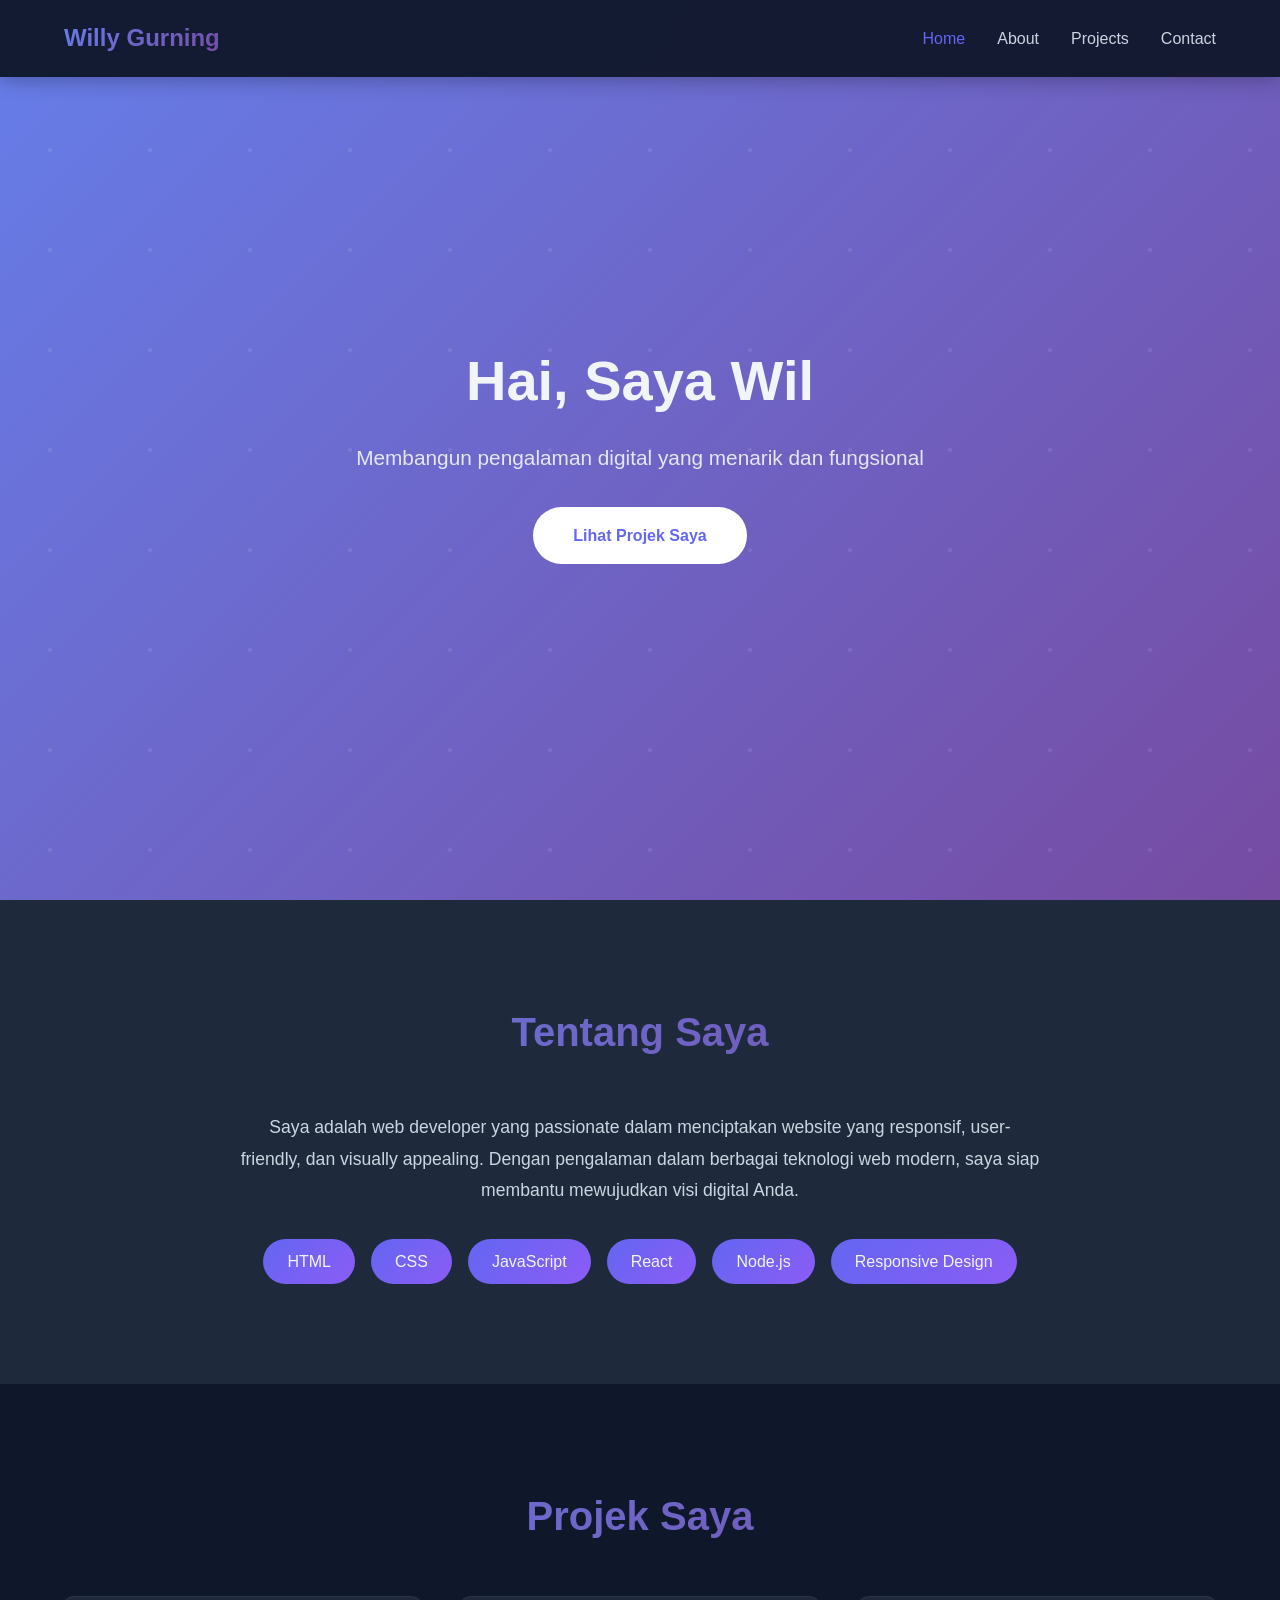
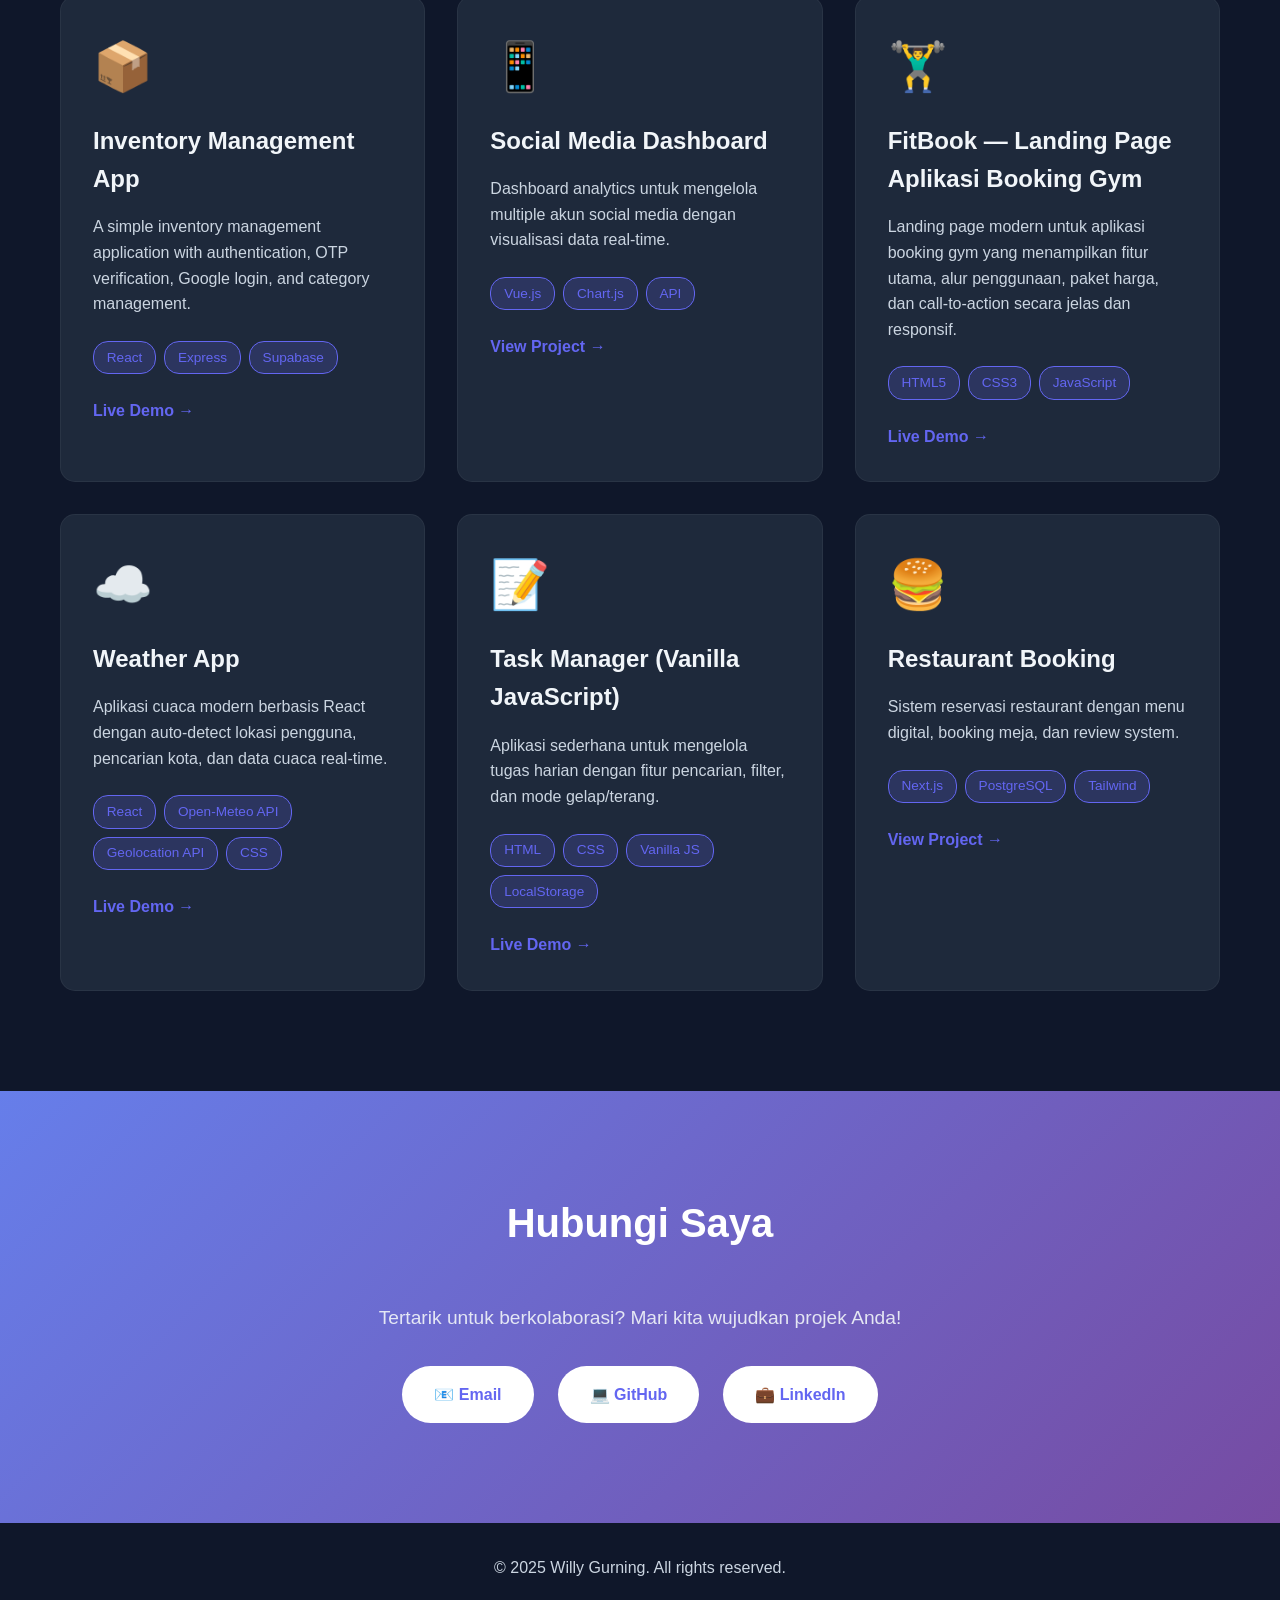
==== commit a6a87028: "changed card" ====
--- a/index.html
+++ b/index.html
@@ -62,36 +62,30 @@
       <div class="container">
         <h2 class="section-title">Projek Saya</h2>
         <div class="projects-grid" id="projectsGrid">
-          <!-- 
-                    CARA MENAMBAH PROJEK BARU:
-                    1. Copy seluruh div dengan class "project-card" di bawah ini
-                    2. Paste di bawah card terakhir (sebelum penutup div "projects-grid")
-                    3. Ubah konten di dalam:
-                       - class "project-icon": ganti emoji/icon sesuai jenis projek
-                       - <h3>: ganti dengan judul projek Anda
-                       - <p class="project-desc">: tulis deskripsi singkat projek
-                       - <span class="tech-tag">: ubah teknologi yang digunakan
-                       - href di tombol "View Project": ganti dengan link projek Anda
-                    4. Simpan file HTML
-                -->
-
-          <!-- Project Card 1 - CONTOH -->
-          <div class="project-card">
-            <div class="project-icon">🛒</div>
-            <h3>E-Commerce Website</h3>
-            <p class="project-desc">
-              Platform belanja online dengan sistem keranjang, checkout, dan
-              integrasi payment gateway.
+          <!-- Project Card 1 -->
+          <div class="project-card">
+            <div class="project-icon">📦</div>
+            <h3>Inventory Management App</h3>
+            <p class="project-desc">
+              A simple inventory management application with authentication, OTP
+              verification, Google login, and category management.
             </p>
             <div class="tech-stack">
               <span class="tech-tag">React</span>
-              <span class="tech-tag">Node.js</span>
-              <span class="tech-tag">MongoDB</span>
-            </div>
-            <a href="#" class="project-link">View Project →</a>
-          </div>
-
-          <!-- Project Card 2 - CONTOH -->
+              <span class="tech-tag">Express</span>
+              <span class="tech-tag">Supabase</span>
+            </div>
+            <a
+              href="https://supabase-inventory-app.vercel.app/"
+              target="_blank"
+              rel="noopener noreferrer"
+              class="project-link"
+            >
+              Live Demo →
+            </a>
+          </div>
+
+          <!-- Project Card 2 -->
           <div class="project-card">
             <div class="project-icon">📱</div>
             <h3>Social Media Dashboard</h3>
@@ -107,7 +101,7 @@
             <a href="#" class="project-link">View Project →</a>
           </div>
 
-          <!-- Project Card 3 - CONTOH -->
+          <!-- Project Card 3 -->
           <div class="project-card">
             <div class="project-icon">🏋️‍♂️</div>
             <h3>FitBook — Landing Page Aplikasi Booking Gym</h3>
@@ -131,7 +125,7 @@
             </a>
           </div>
 
-          <!-- Project Card 4 - CONTOH -->
+          <!-- Project Card 4 -->
           <div class="project-card">
             <div class="project-icon">☁️</div>
             <h3>Weather App</h3>
@@ -155,23 +149,33 @@
             </a>
           </div>
 
-          <!-- Project Card 5 - CONTOH -->
+          <!-- Project Card 5 -->
           <div class="project-card">
             <div class="project-icon">📝</div>
-            <h3>Task Management System</h3>
-            <p class="project-desc">
-              Aplikasi manajemen tugas dengan drag & drop, kategorisasi, dan
-              notifikasi deadline.
-            </p>
-            <div class="tech-stack">
-              <span class="tech-tag">Angular</span>
-              <span class="tech-tag">Firebase</span>
-              <span class="tech-tag">Material UI</span>
-            </div>
-            <a href="#" class="project-link">View Project →</a>
-          </div>
-
-          <!-- Project Card 6 - CONTOH -->
+            <h3>Task Manager (Vanilla JavaScript)</h3>
+            <p class="project-desc">
+              Aplikasi sederhana untuk mengelola tugas harian dengan fitur
+              pencarian, filter, dan mode gelap/terang.
+            </p>
+
+            <div class="tech-stack">
+              <span class="tech-tag">HTML</span>
+              <span class="tech-tag">CSS</span>
+              <span class="tech-tag">Vanilla JS</span>
+              <span class="tech-tag">LocalStorage</span>
+            </div>
+
+            <a
+              href="https://willygrning.github.io/task-manager/"
+              class="project-link"
+              target="_blank"
+              rel="noopener noreferrer"
+            >
+              Live Demo →
+            </a>
+          </div>
+
+          <!-- Project Card 6 -->
           <div class="project-card">
             <div class="project-icon">🍔</div>
             <h3>Restaurant Booking</h3>
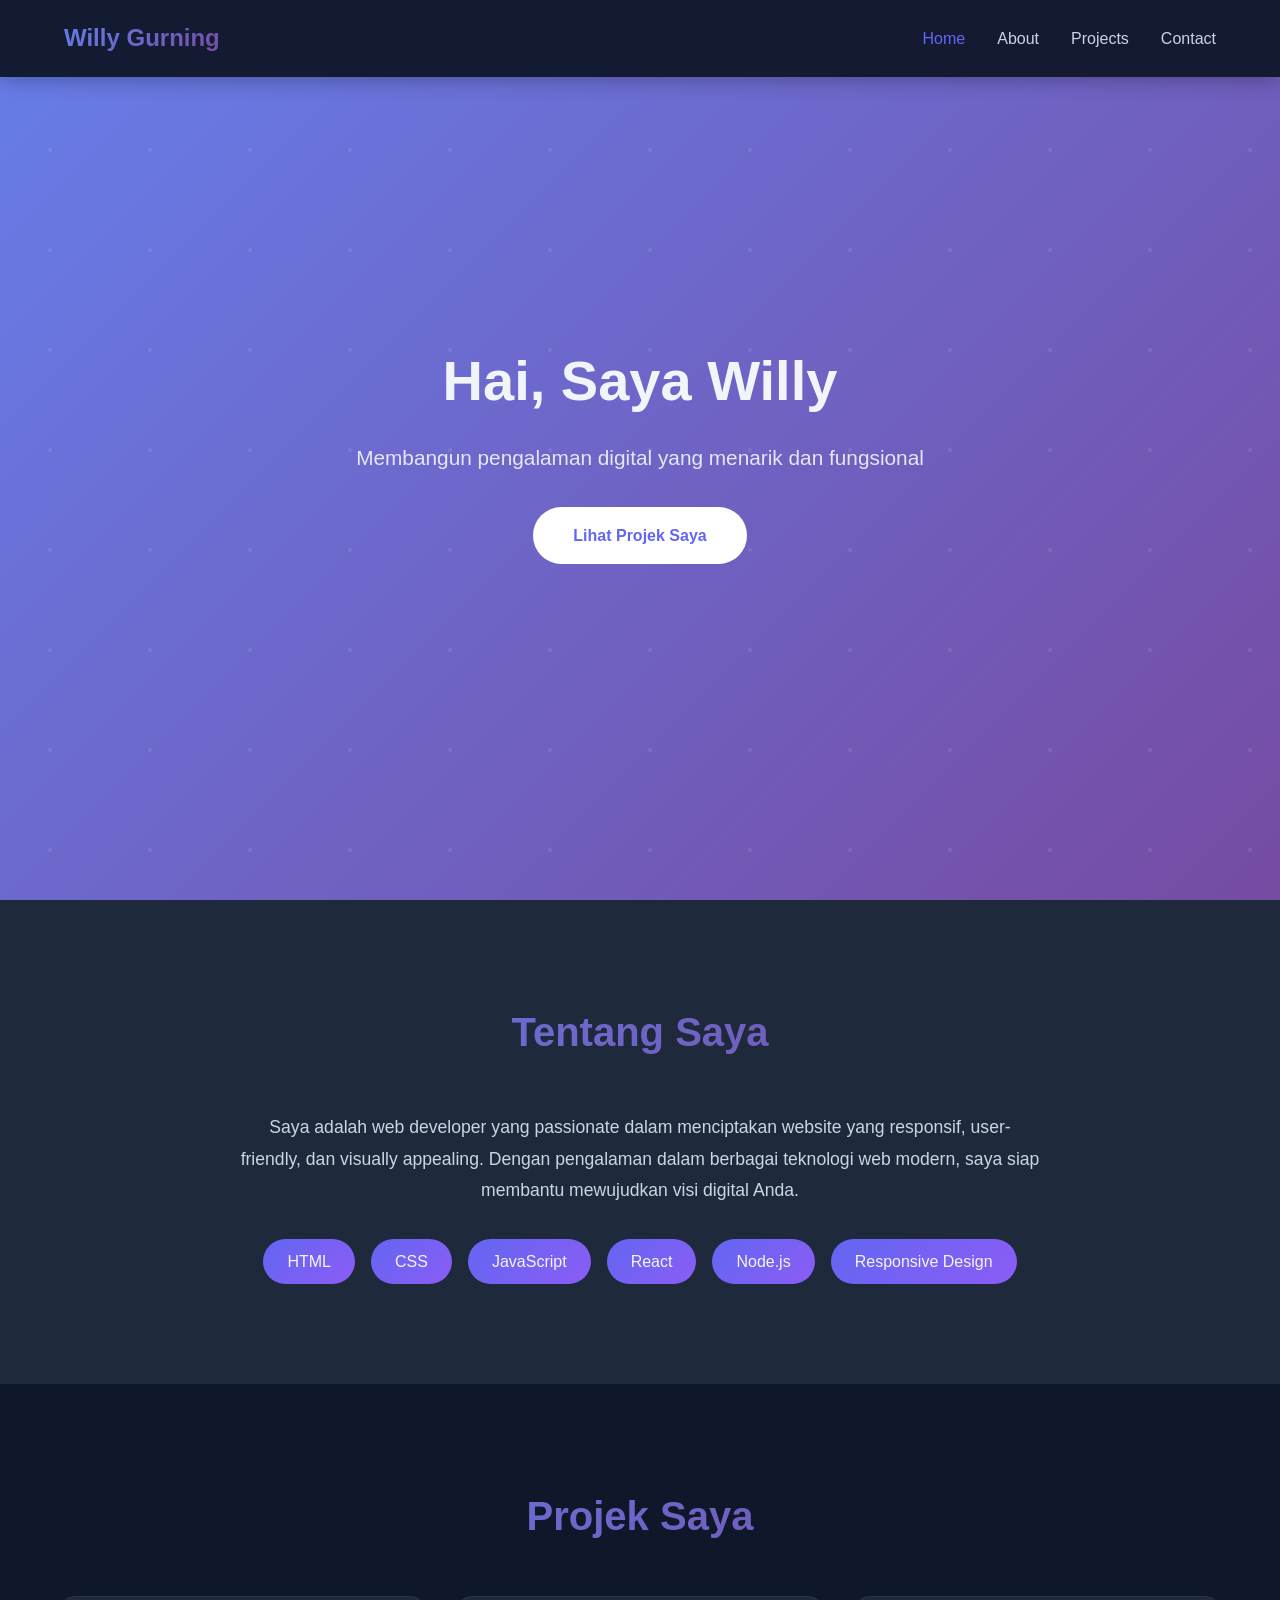
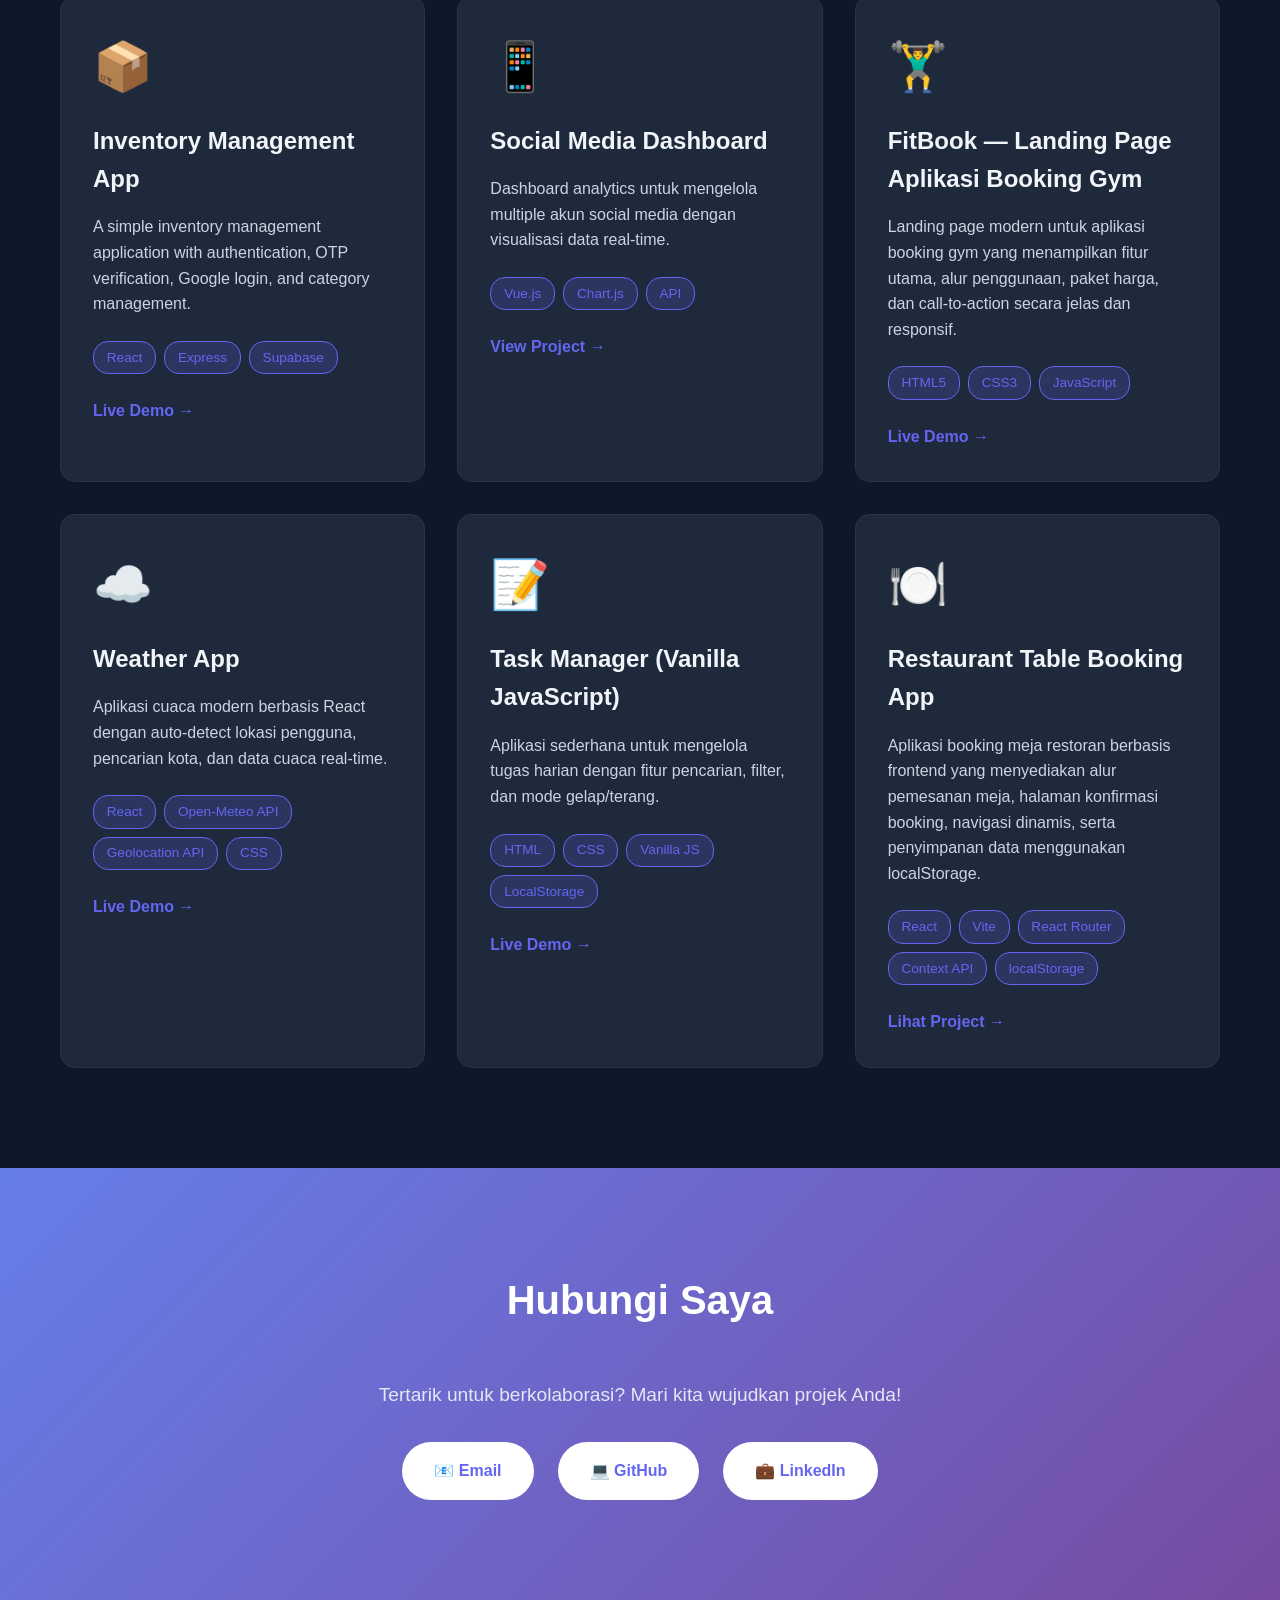
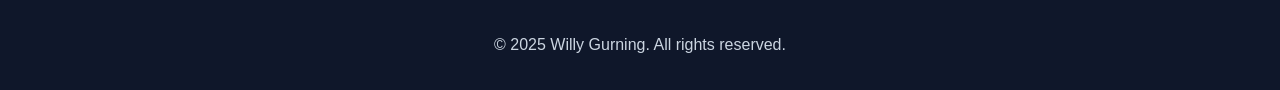
==== commit defc1c97: "changed card" ====
--- a/index.html
+++ b/index.html
@@ -176,19 +176,30 @@
           </div>
 
           <!-- Project Card 6 -->
-          <div class="project-card">
-            <div class="project-icon">🍔</div>
-            <h3>Restaurant Booking</h3>
-            <p class="project-desc">
-              Sistem reservasi restaurant dengan menu digital, booking meja, dan
-              review system.
-            </p>
-            <div class="tech-stack">
-              <span class="tech-tag">Next.js</span>
-              <span class="tech-tag">PostgreSQL</span>
-              <span class="tech-tag">Tailwind</span>
-            </div>
-            <a href="#" class="project-link">View Project →</a>
+          <!-- Project Card 6 -->
+          <div class="project-card">
+            <div class="project-icon">🍽️</div>
+            <h3>Restaurant Table Booking App</h3>
+            <p class="project-desc">
+              Aplikasi booking meja restoran berbasis frontend yang menyediakan
+              alur pemesanan meja, halaman konfirmasi booking, navigasi dinamis,
+              serta penyimpanan data menggunakan localStorage.
+            </p>
+            <div class="tech-stack">
+              <span class="tech-tag">React</span>
+              <span class="tech-tag">Vite</span>
+              <span class="tech-tag">React Router</span>
+              <span class="tech-tag">Context API</span>
+              <span class="tech-tag">localStorage</span>
+            </div>
+            <a
+              href="https://willygrning.github.io/restaurant-booking-react/"
+              class="project-link"
+              target="_blank"
+              rel="noopener noreferrer"
+            >
+              Lihat Project →
+            </a>
           </div>
 
           <!-- 
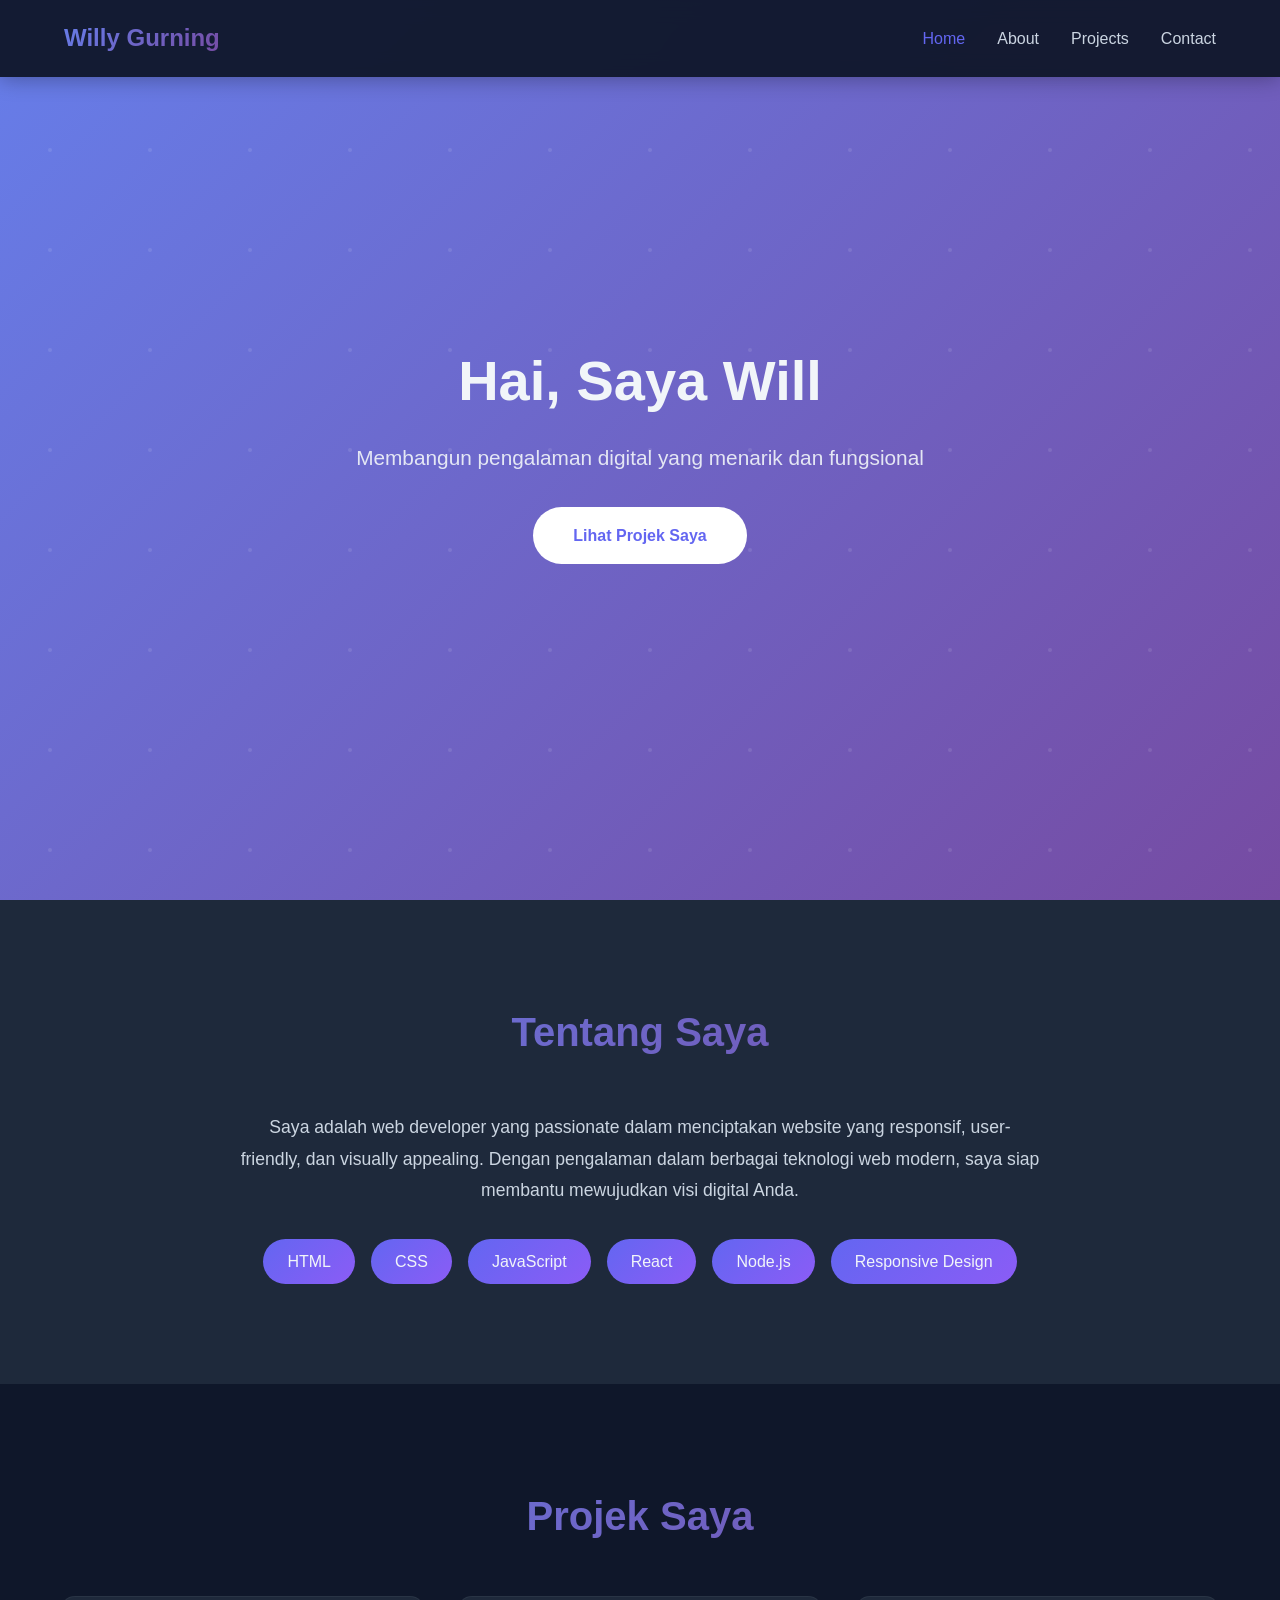
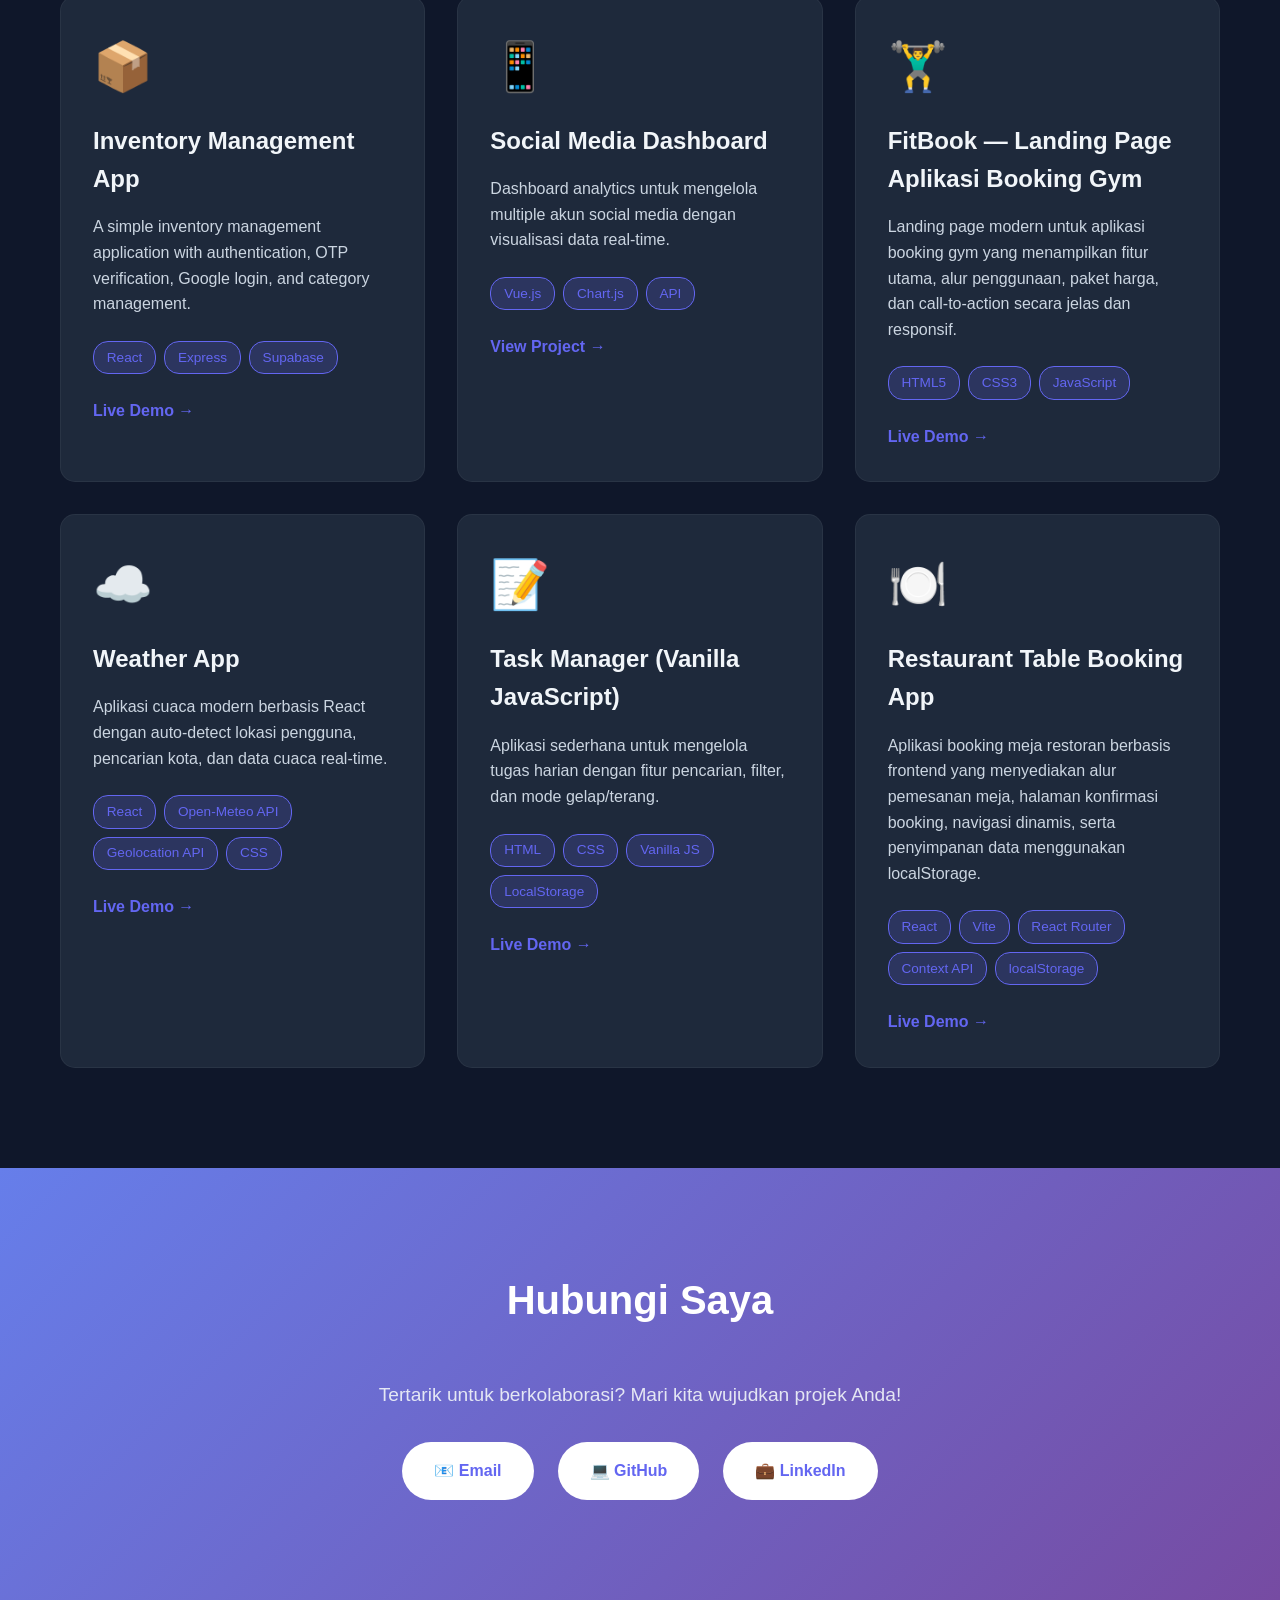
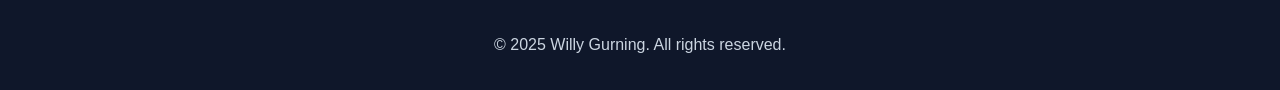
==== commit 4f481b1b: "changed card" ====
--- a/index.html
+++ b/index.html
@@ -198,7 +198,7 @@
               target="_blank"
               rel="noopener noreferrer"
             >
-              Lihat Project →
+              Live Demo →
             </a>
           </div>
 
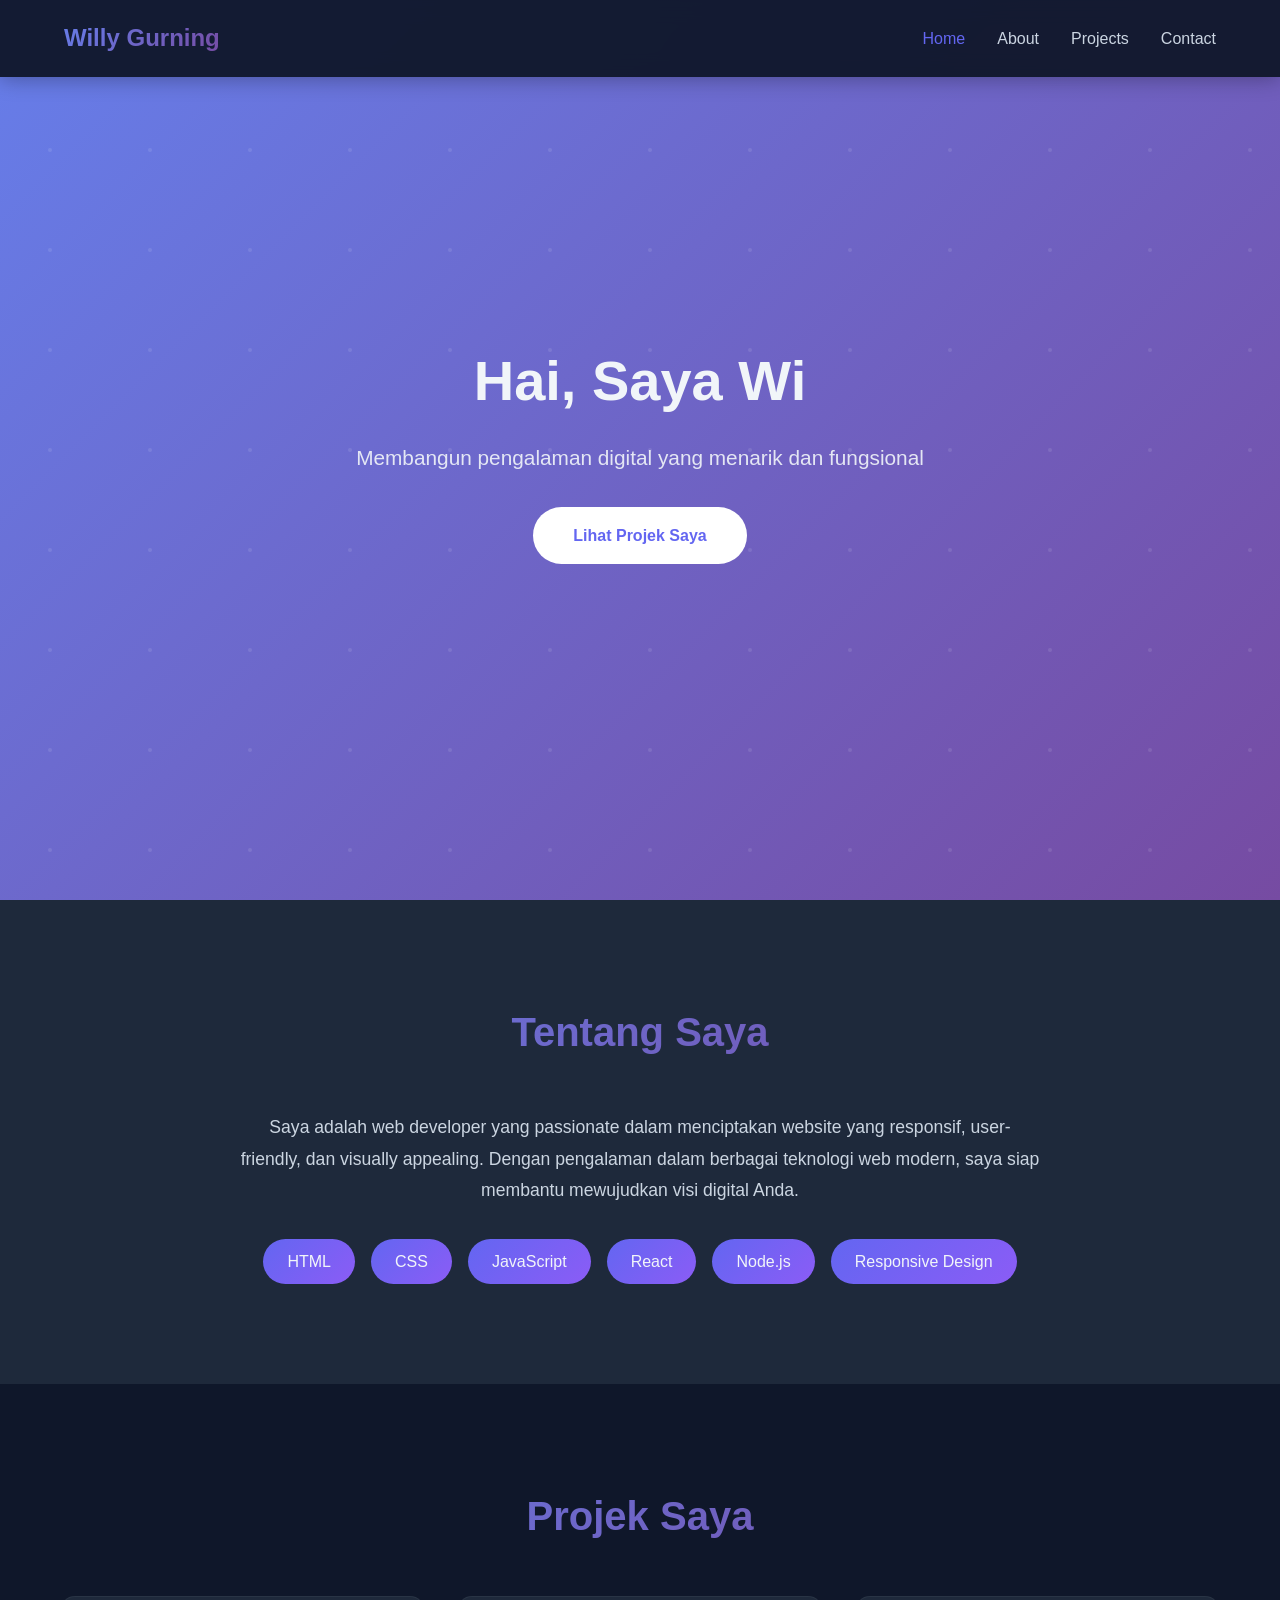
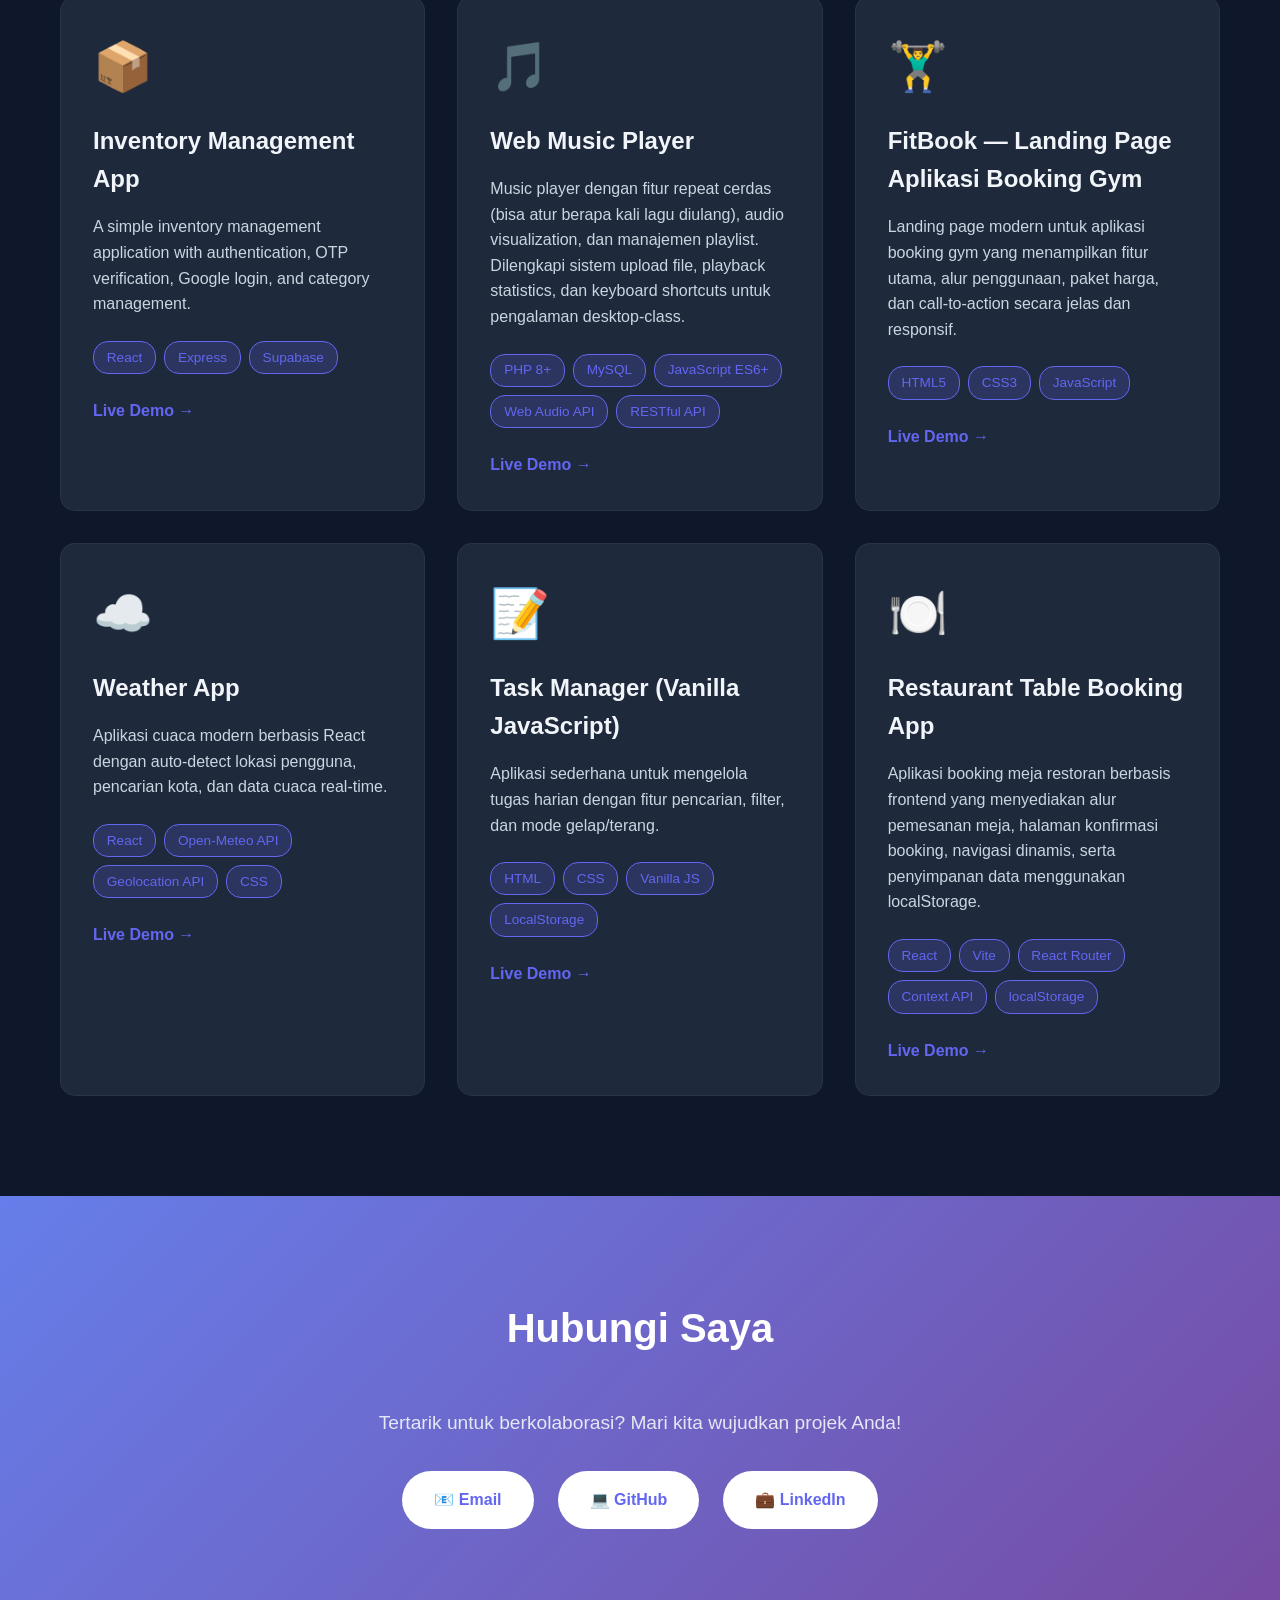
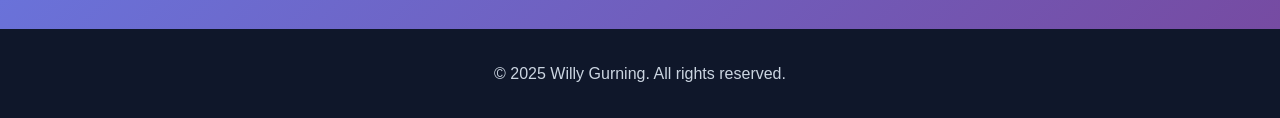
==== commit 8be4a9f3: "changed card" ====
--- a/index.html
+++ b/index.html
@@ -87,18 +87,36 @@
 
           <!-- Project Card 2 -->
           <div class="project-card">
-            <div class="project-icon">📱</div>
-            <h3>Social Media Dashboard</h3>
-            <p class="project-desc">
-              Dashboard analytics untuk mengelola multiple akun social media
-              dengan visualisasi data real-time.
-            </p>
-            <div class="tech-stack">
-              <span class="tech-tag">Vue.js</span>
-              <span class="tech-tag">Chart.js</span>
-              <span class="tech-tag">API</span>
-            </div>
-            <a href="#" class="project-link">View Project →</a>
+            <div class="project-icon">🎵</div>
+            <h3>Web Music Player</h3>
+            <p class="project-desc">
+              Music player dengan fitur repeat cerdas (bisa atur
+              berapa kali lagu diulang), audio visualization, dan manajemen
+              playlist. Dilengkapi sistem upload file, playback statistics, dan
+              keyboard shortcuts untuk pengalaman desktop-class.
+            </p>
+            <div class="tech-stack">
+              <span class="tech-tag">PHP 8+</span>
+              <span class="tech-tag">MySQL</span>
+              <span class="tech-tag">JavaScript ES6+</span>
+              <span class="tech-tag">Web Audio API</span>
+              <span class="tech-tag">RESTful API</span>
+            </div>
+            <!-- <div class="feature-highlights">
+              <small
+                ><strong>Fitur Unggulan:</strong> Smart Repeat Counter • Audio
+                Visualization • Crossfade • Playback Stats</small
+              >
+            </div> -->
+            <div style="display: flex; gap: 1rem; margin-top: 0.5rem">
+              <a
+                href="https://music-player.ct.ws/"
+                class="project-link"
+                target="_blank"
+              >
+                Live Demo →
+              </a>
+            </div>
           </div>
 
           <!-- Project Card 3 -->
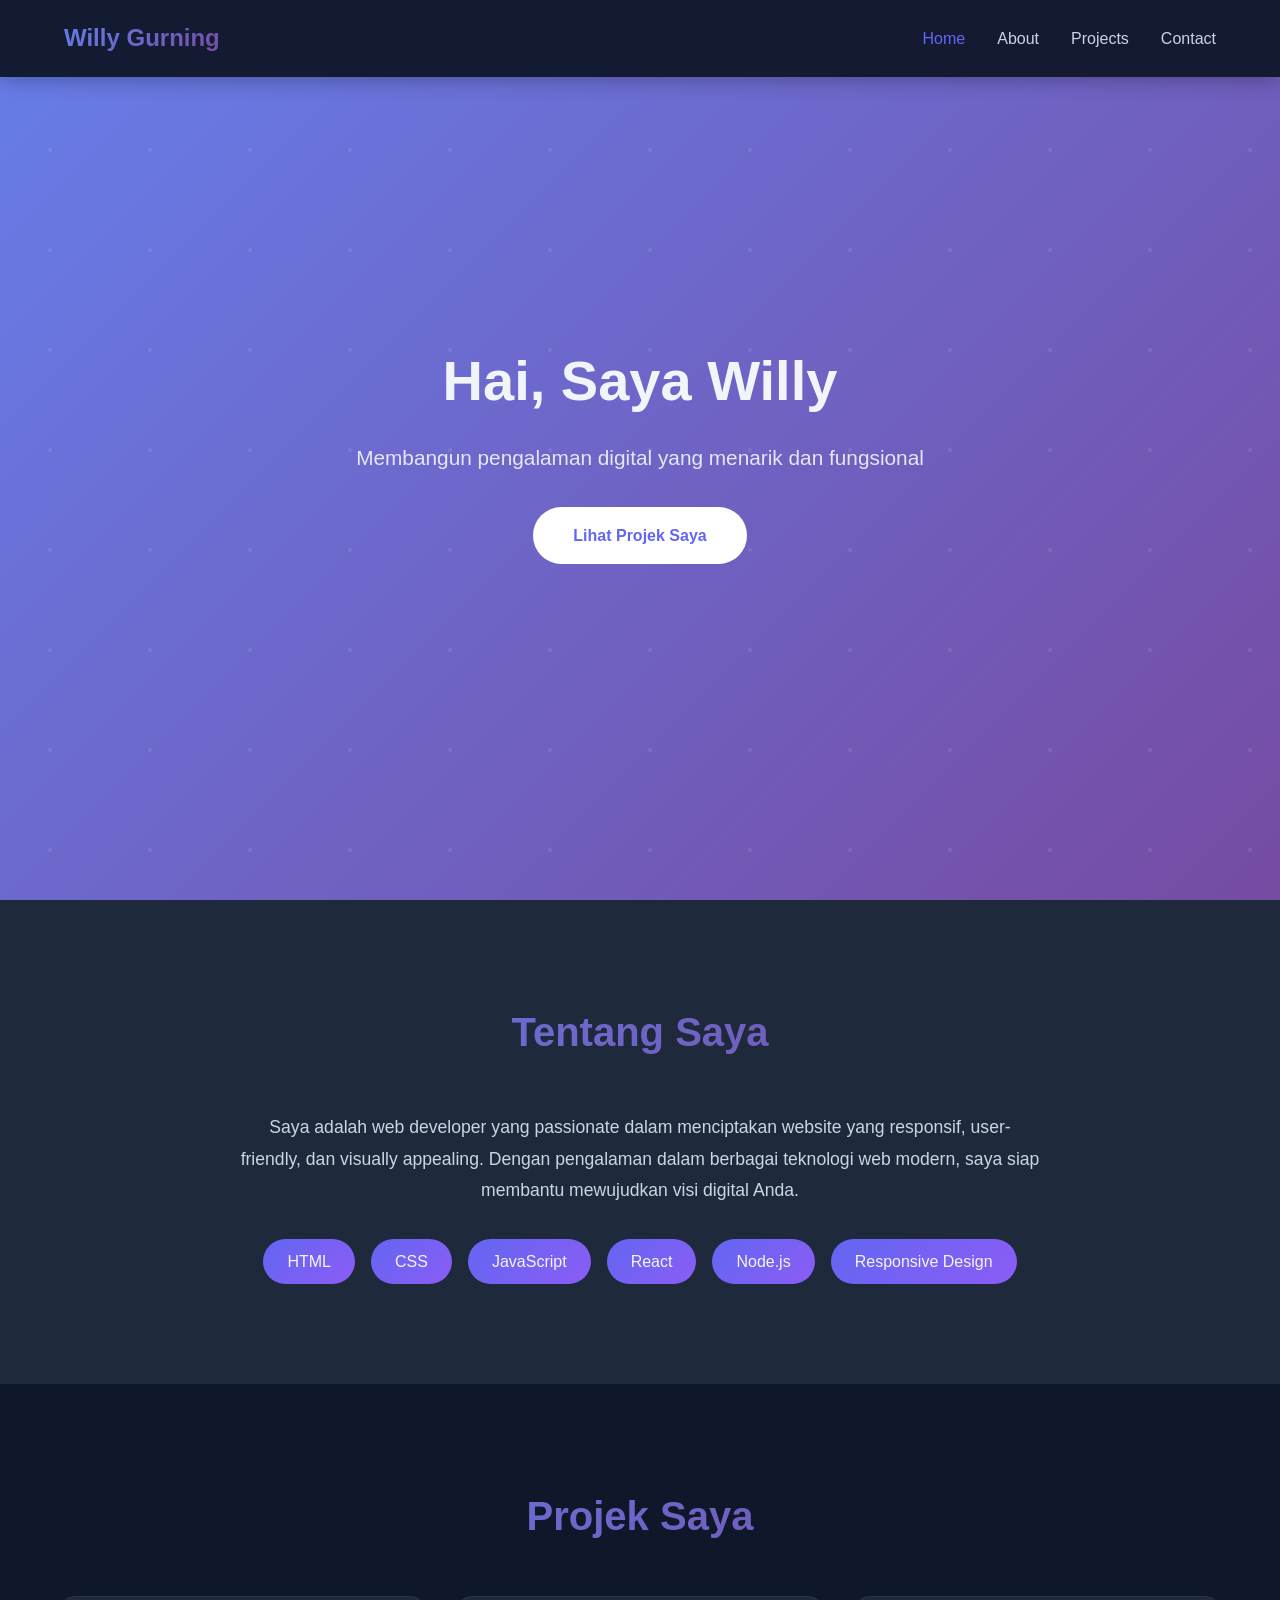
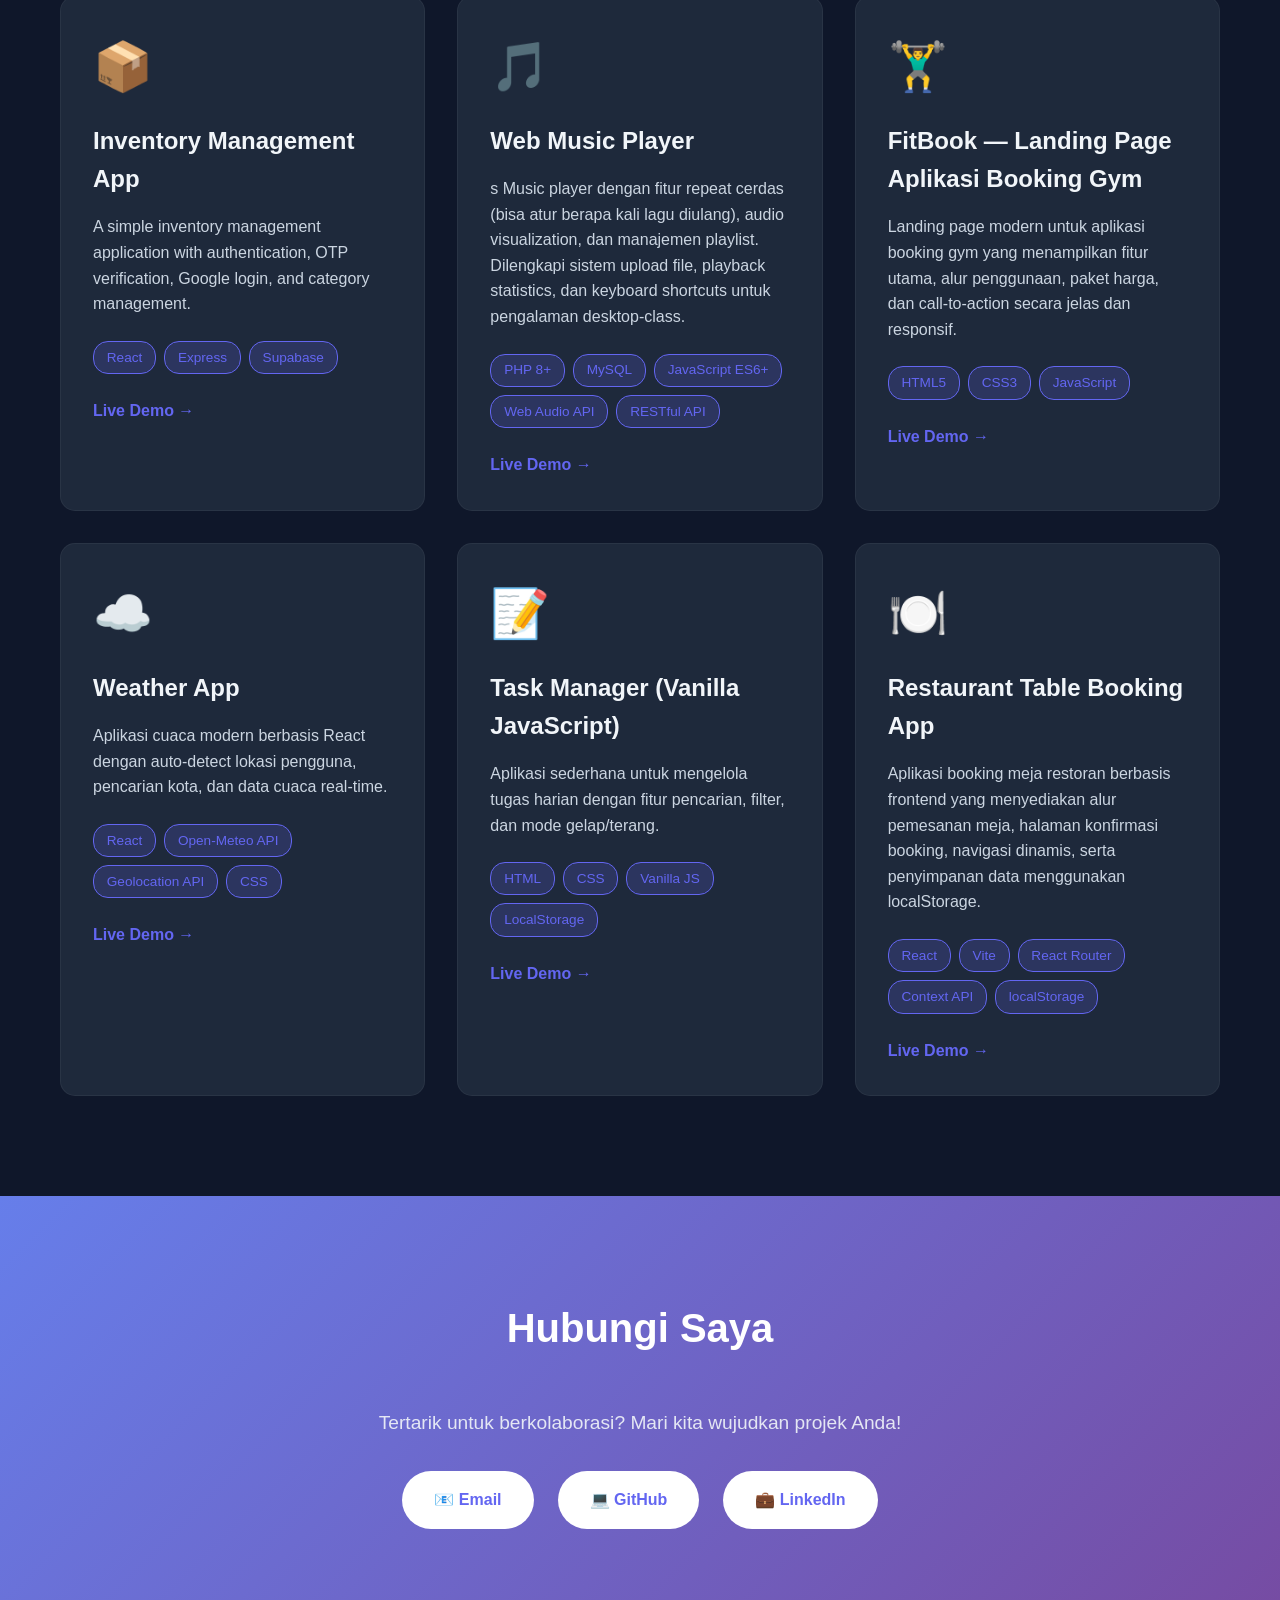
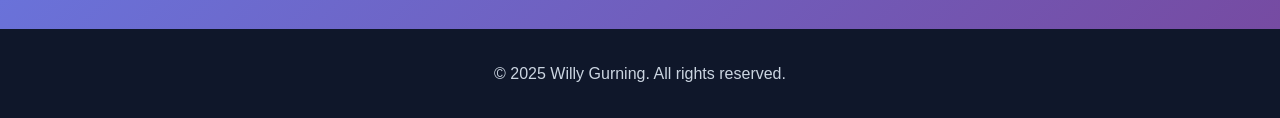
==== commit 78741fe3: "test" ====
--- a/index.html
+++ b/index.html
@@ -89,7 +89,7 @@
           <div class="project-card">
             <div class="project-icon">🎵</div>
             <h3>Web Music Player</h3>
-            <p class="project-desc">
+            <p class="project-desc">s
               Music player dengan fitur repeat cerdas (bisa atur
               berapa kali lagu diulang), audio visualization, dan manajemen
               playlist. Dilengkapi sistem upload file, playback statistics, dan
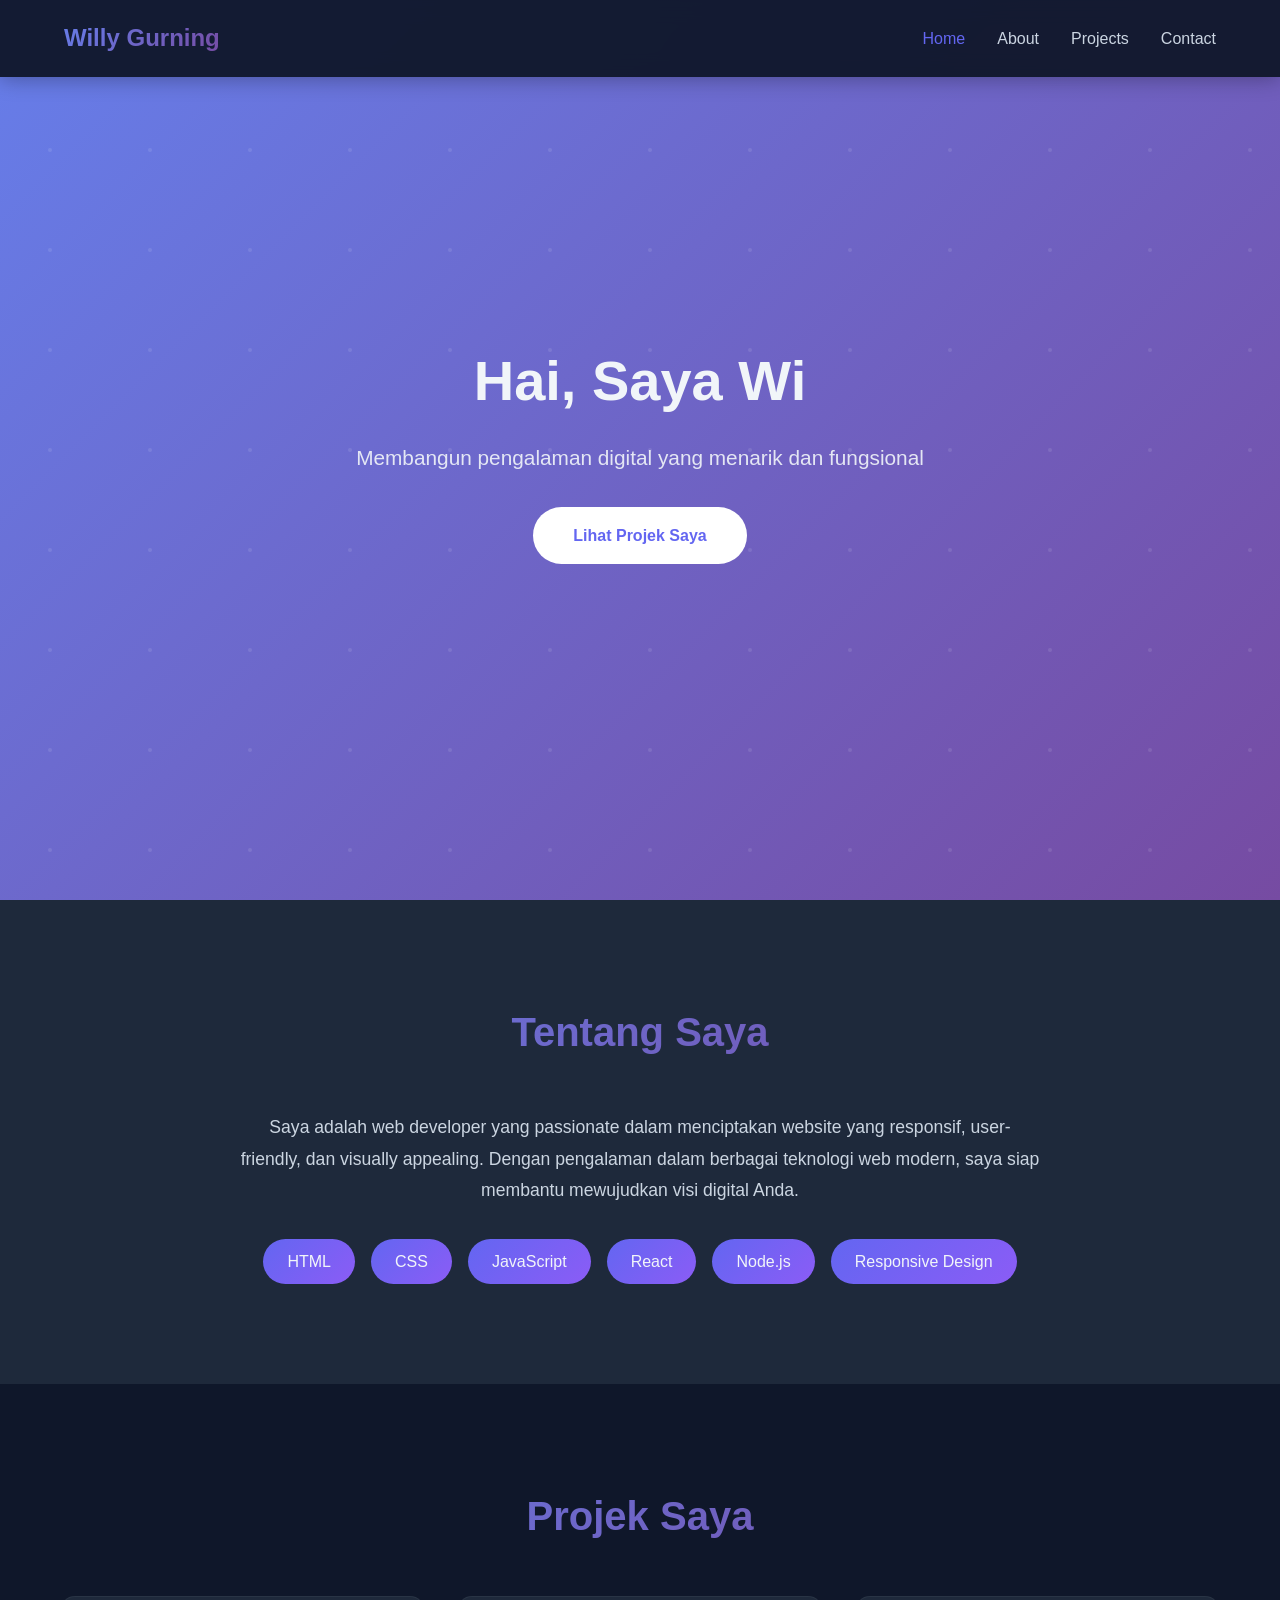
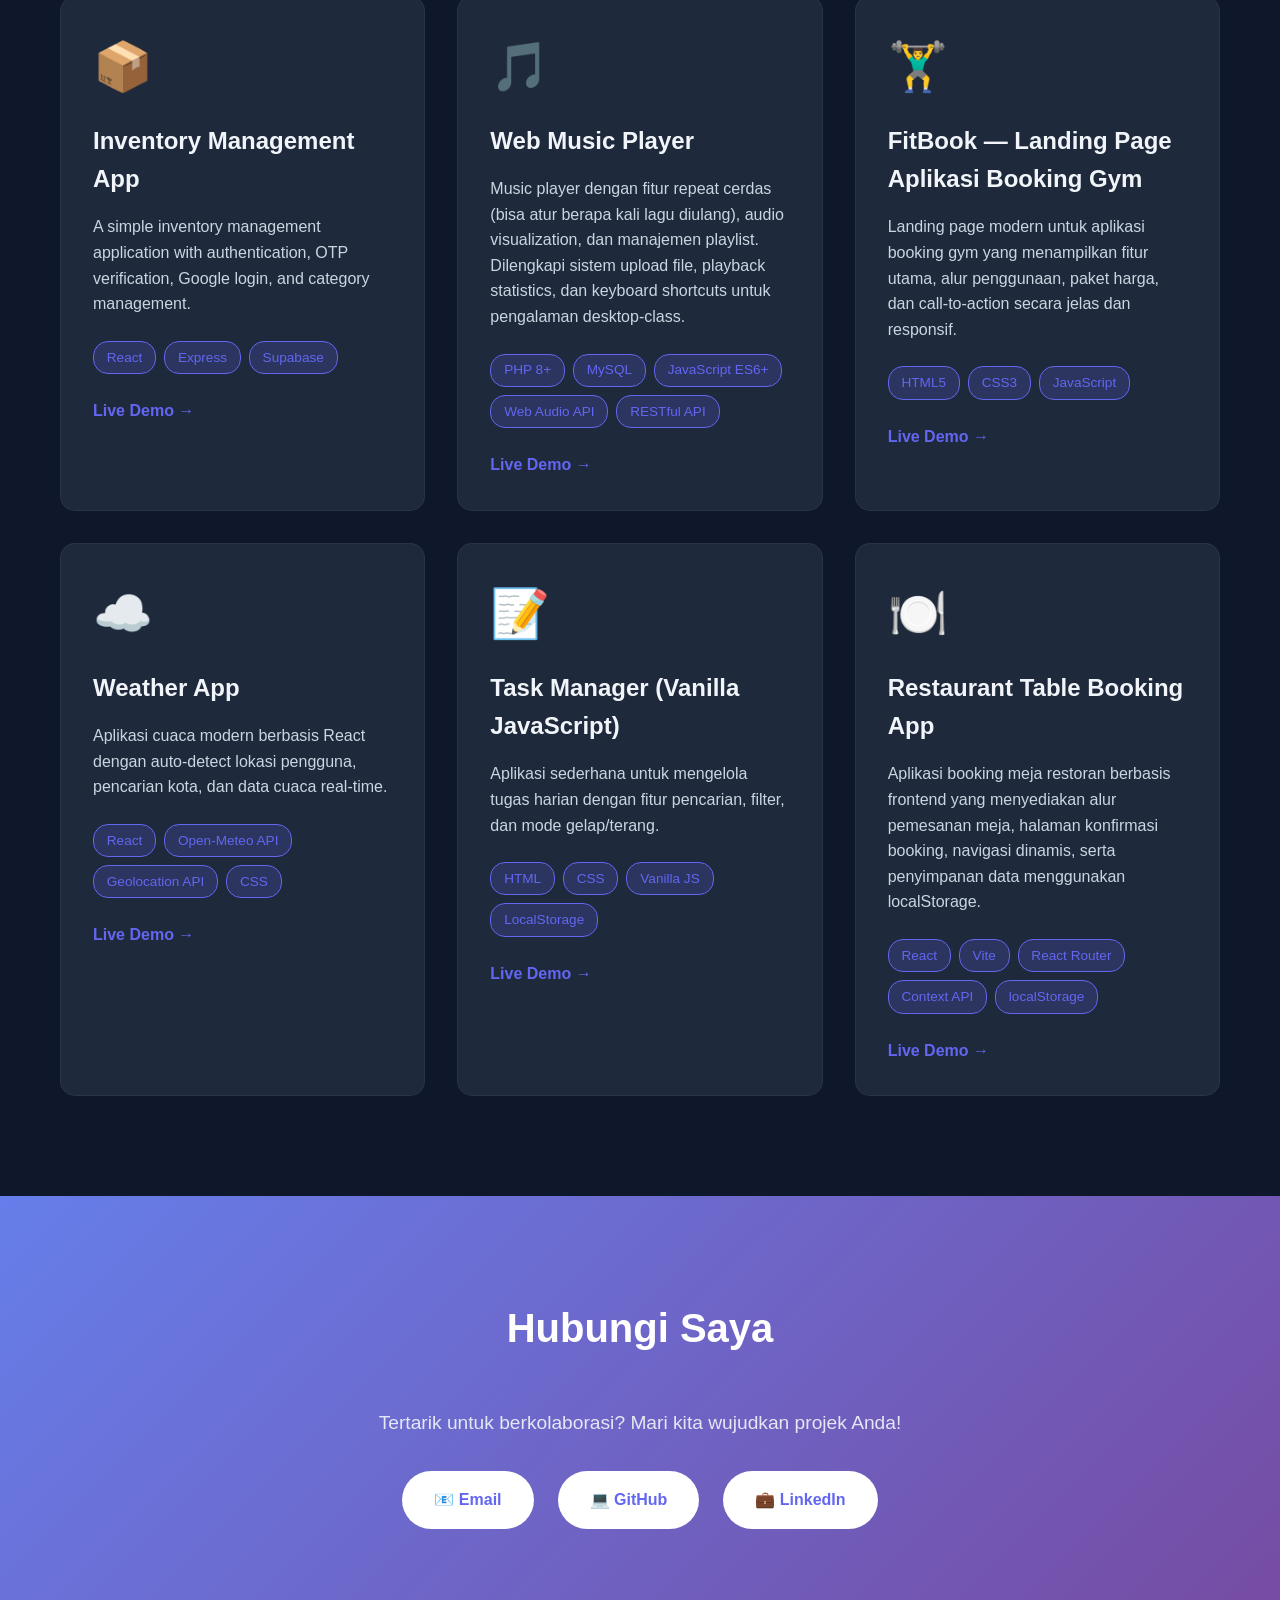
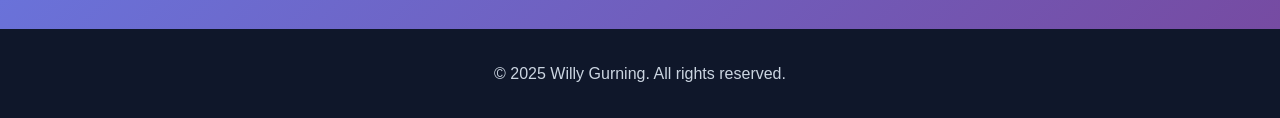
==== commit 293b4bbe: "changed card" ====
--- a/index.html
+++ b/index.html
@@ -89,7 +89,7 @@
           <div class="project-card">
             <div class="project-icon">🎵</div>
             <h3>Web Music Player</h3>
-            <p class="project-desc">s
+            <p class="project-desc">
               Music player dengan fitur repeat cerdas (bisa atur
               berapa kali lagu diulang), audio visualization, dan manajemen
               playlist. Dilengkapi sistem upload file, playback statistics, dan
